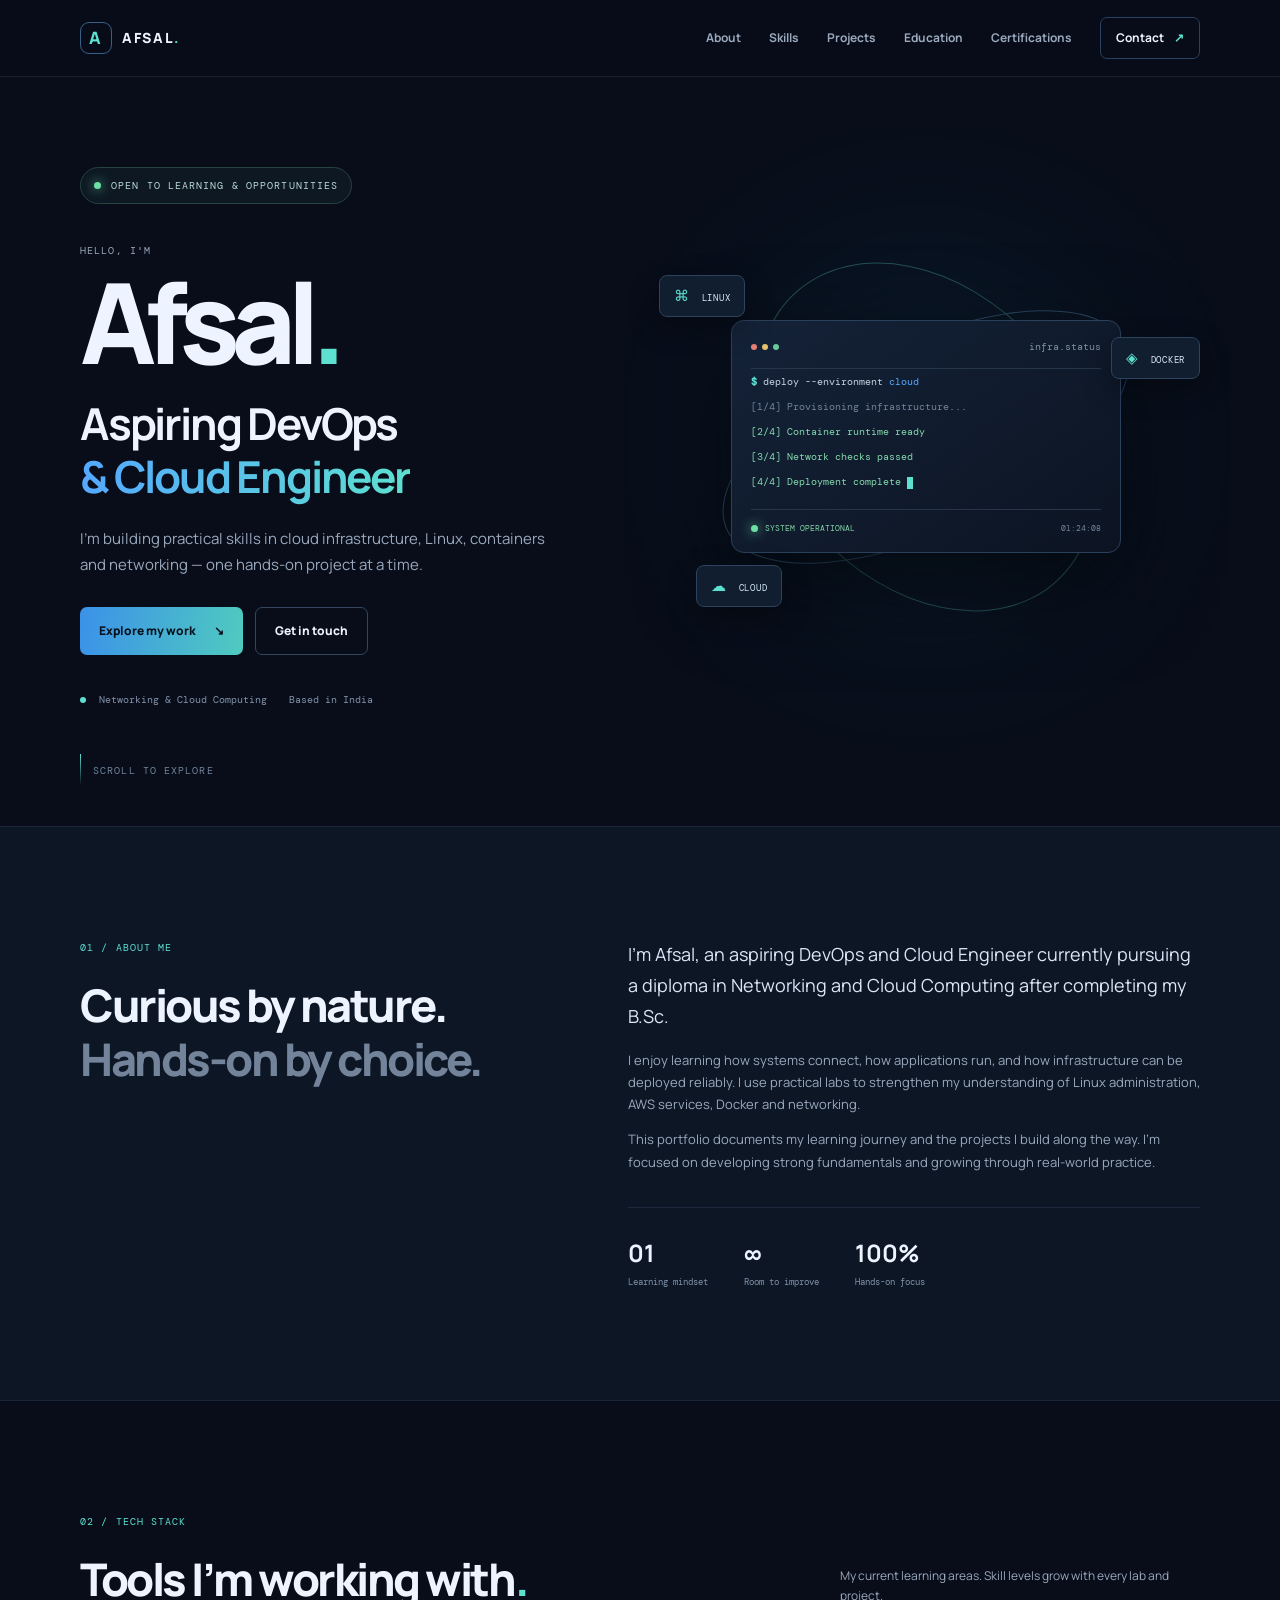
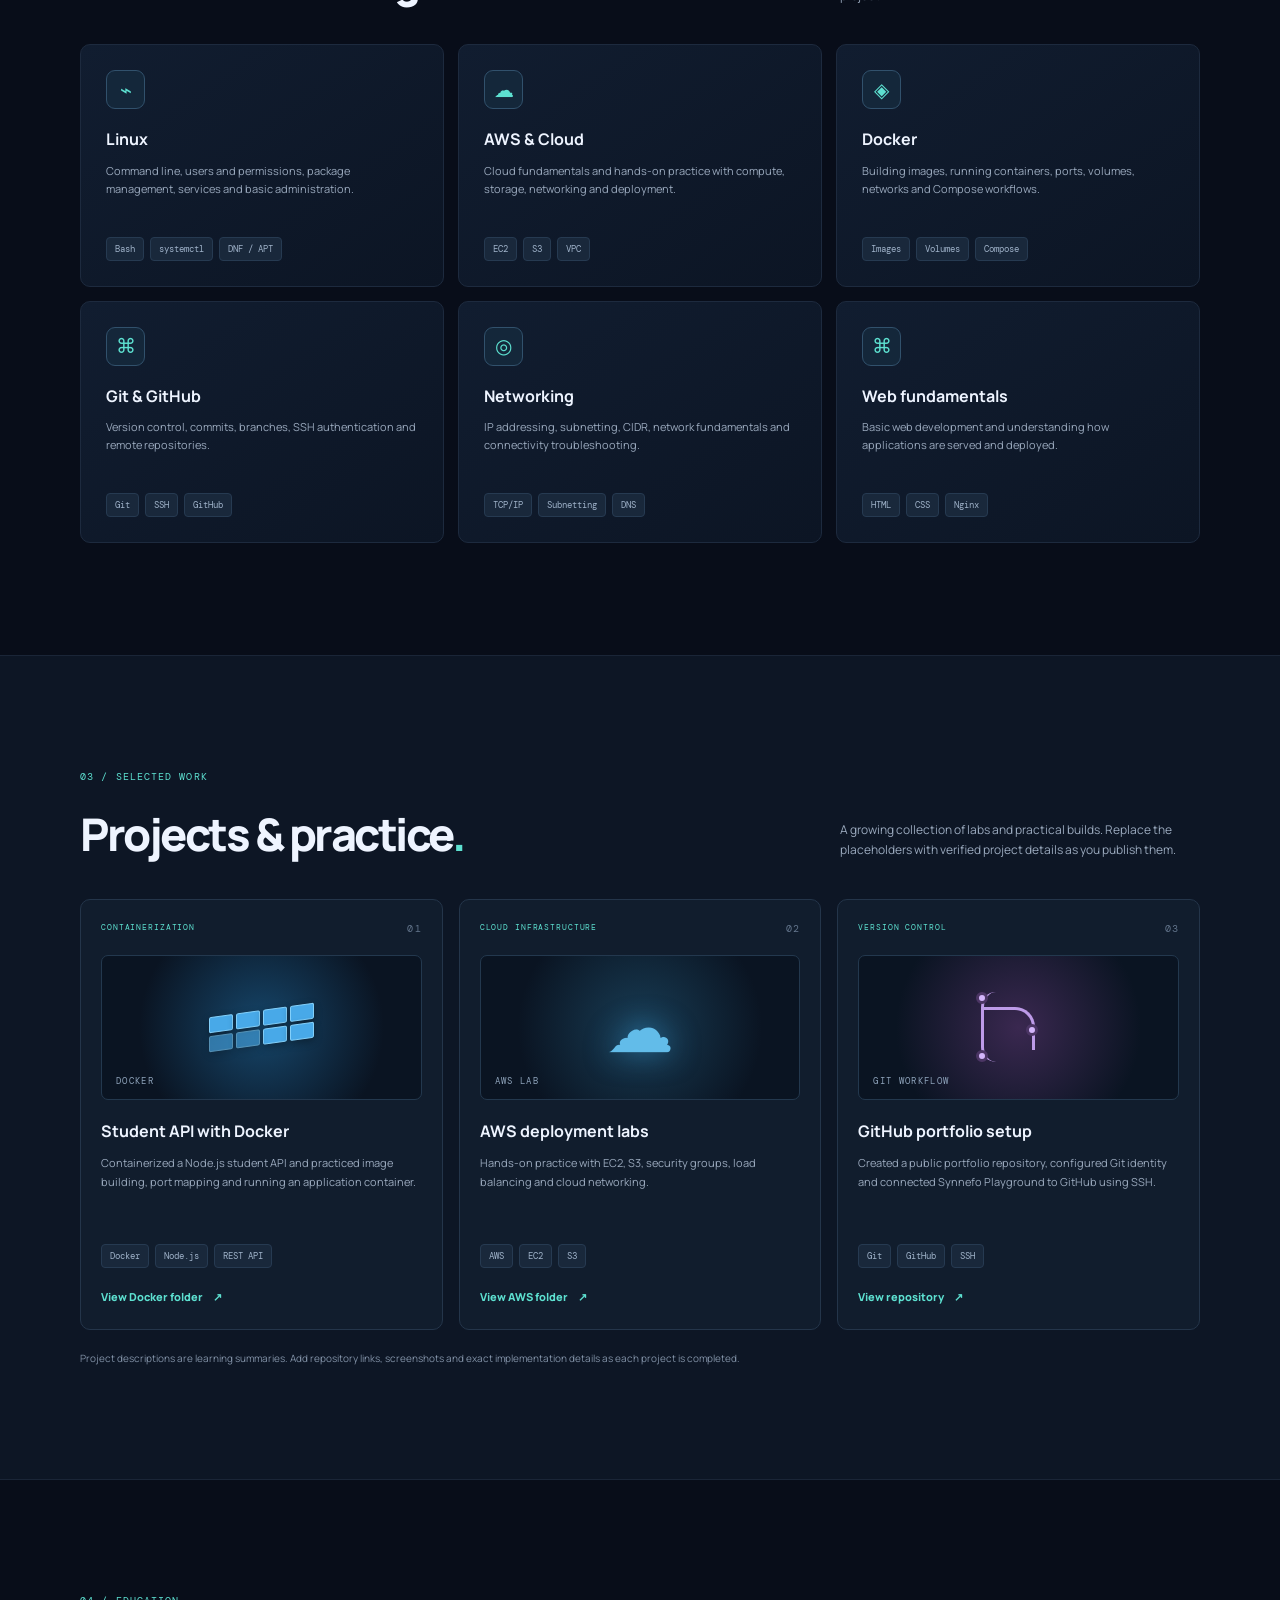
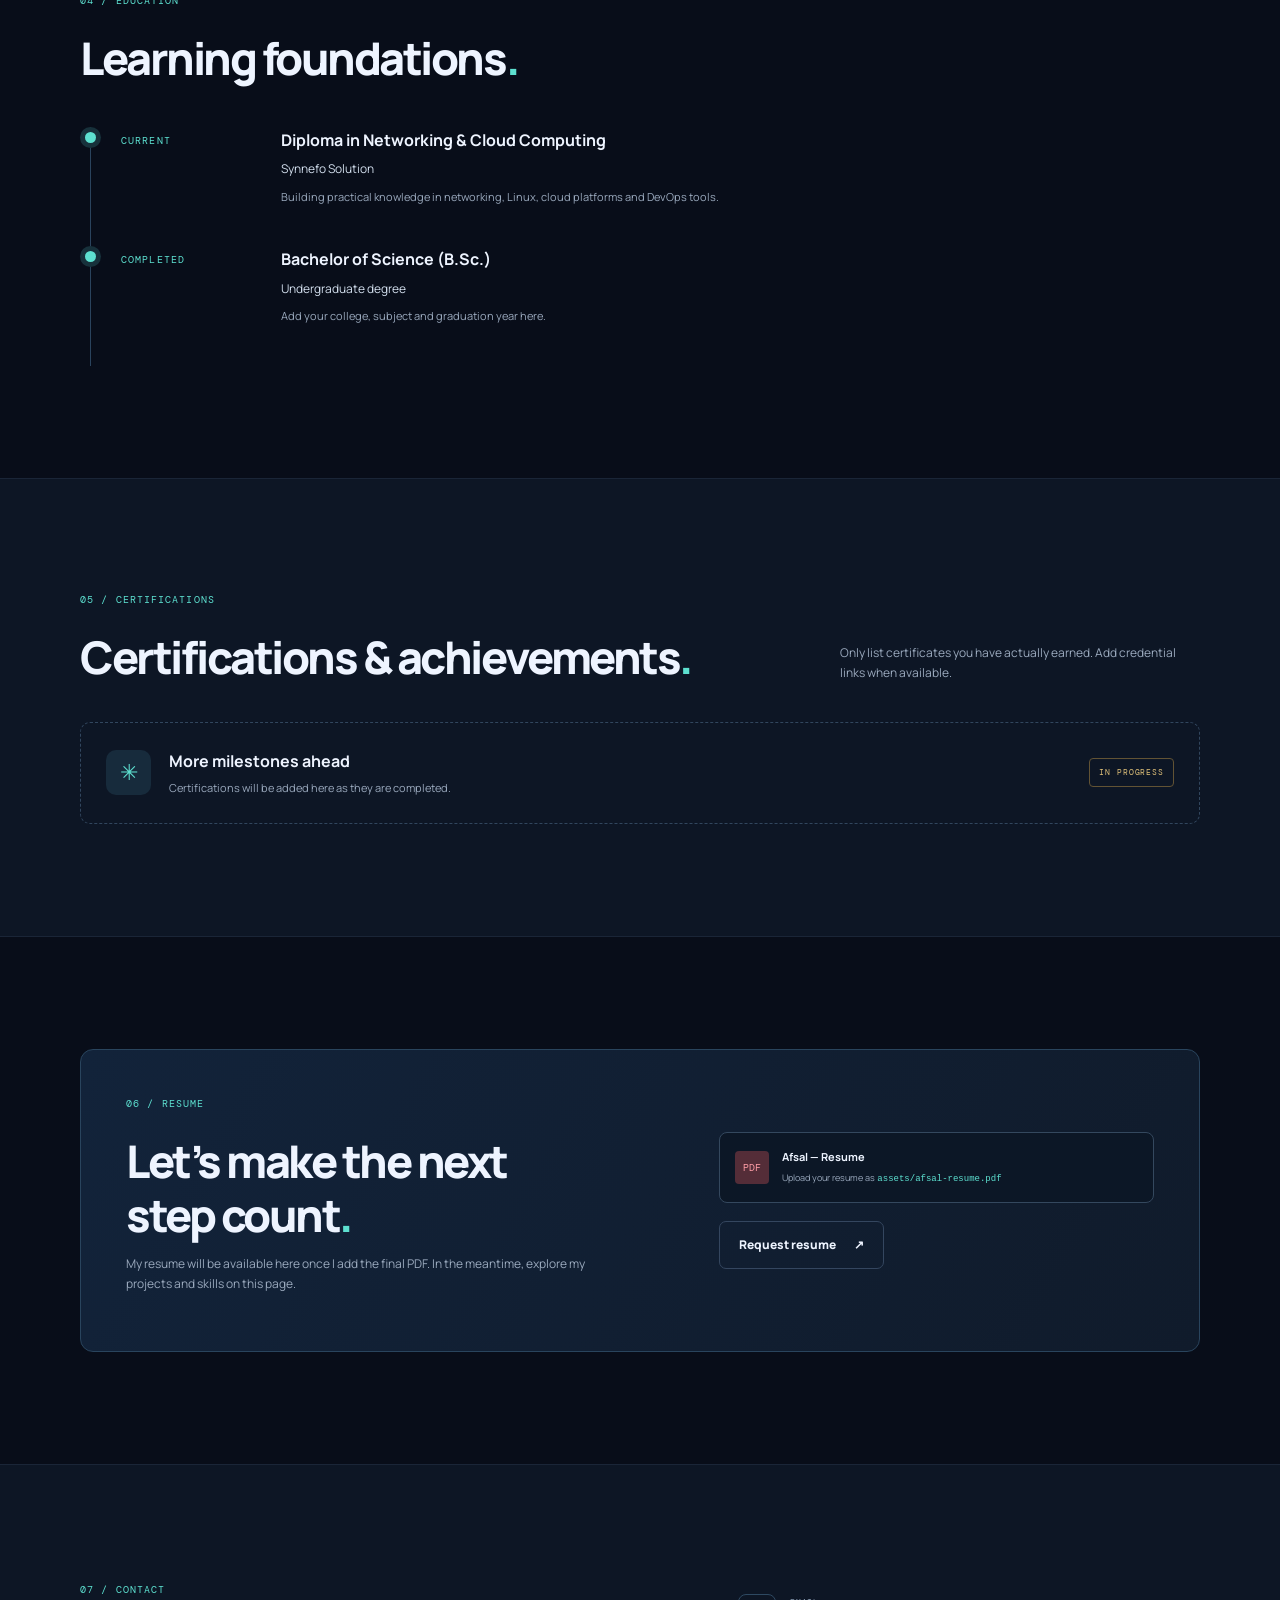
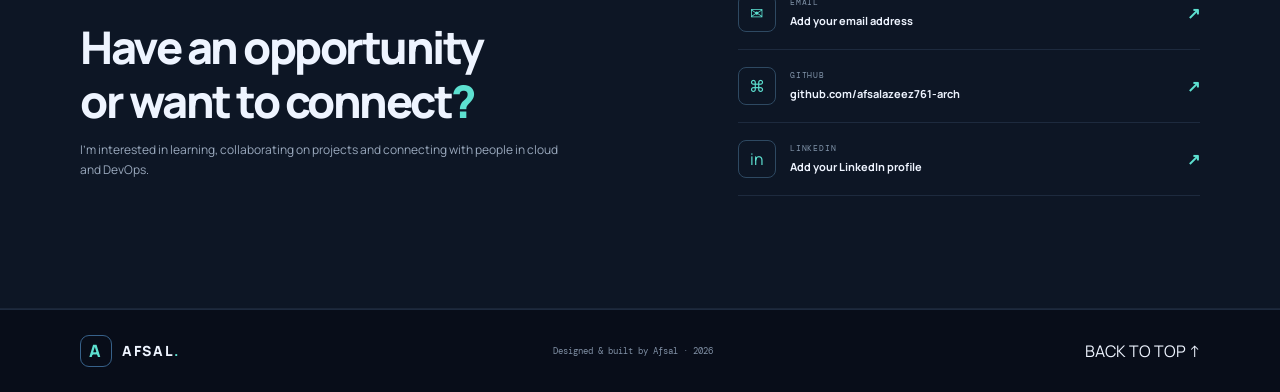
==== index.html @ 9a4f3cd4 "Add files via upload" ====
<!DOCTYPE html>
<html lang="en">
<head>
  <meta charset="UTF-8">
  <meta name="viewport" content="width=device-width, initial-scale=1.0">
  <meta name="description" content="Afsal — Aspiring DevOps & Cloud Engineer. Explore my skills, projects, education and contact details.">
  <meta name="theme-color" content="#080d19">
  <title>Afsal | Aspiring DevOps &amp; Cloud Engineer</title>
  <link rel="preconnect" href="https://fonts.googleapis.com">
  <link rel="preconnect" href="https://fonts.gstatic.com" crossorigin>
  <link href="https://fonts.googleapis.com/css2?family=DM+Mono:wght@400;500&family=Manrope:wght@400;500;600;700;800&display=swap" rel="stylesheet">
  <link rel="stylesheet" href="style.css">
</head>
<body>
  <header class="site-header">
    <nav class="nav container" aria-label="Main navigation">
      <a class="brand" href="#home" aria-label="Afsal home"><span class="brand-mark">A</span><span>AFSAL<span class="brand-dot">.</span></span></a>
      <input class="nav-toggle" type="checkbox" id="nav-toggle" aria-label="Toggle navigation">
      <label class="nav-button" for="nav-toggle"><span></span><span></span><span></span></label>
      <div class="nav-links">
        <a href="#about">About</a>
        <a href="#skills">Skills</a>
        <a href="#projects">Projects</a>
        <a href="#education">Education</a>
        <a href="#certifications">Certifications</a>
        <a href="#contact" class="nav-cta">Contact <span>↗</span></a>
      </div>
    </nav>
  </header>

  <main>
    <section class="hero section container" id="home">
      <div class="hero-copy">
        <div class="eyebrow"><span class="status-dot"></span> OPEN TO LEARNING &amp; OPPORTUNITIES</div>
        <p class="hero-kicker">HELLO, I'M</p>
        <h1>Afsal<span class="accent">.</span></h1>
        <h2>Aspiring DevOps<br><span class="gradient-text">&amp; Cloud Engineer</span></h2>
        <p class="hero-description">I’m building practical skills in cloud infrastructure, Linux, containers and networking — one hands-on project at a time.</p>
        <div class="hero-actions">
          <a class="button button-primary" href="#projects">Explore my work <span>↘</span></a>
          <a class="button button-secondary" href="#contact">Get in touch</a>
        </div>
        <div class="hero-meta"><span><i></i> Networking &amp; Cloud Computing</span><span>Based in India</span></div>
      </div>
      <div class="hero-visual" aria-label="Decorative cloud infrastructure illustration">
        <div class="visual-glow"></div>
        <div class="orbit orbit-one"></div><div class="orbit orbit-two"></div>
        <div class="core-card">
          <div class="core-top"><span class="window-dots"><i></i><i></i><i></i></span><span>infra.status</span></div>
          <div class="terminal-line"><b>$</b> deploy --environment <em>cloud</em></div>
          <div class="terminal-line muted">[1/4] Provisioning infrastructure...</div>
          <div class="terminal-line success">[2/4] Container runtime ready</div>
          <div class="terminal-line success">[3/4] Network checks passed</div>
          <div class="terminal-line success">[4/4] Deployment complete <span class="cursor"></span></div>
          <div class="terminal-footer"><span class="status-dot"></span> SYSTEM OPERATIONAL <span>01:24:08</span></div>
        </div>
        <div class="float-chip chip-linux"><span>⌘</span> LINUX</div>
        <div class="float-chip chip-docker"><span>◈</span> DOCKER</div>
        <div class="float-chip chip-cloud"><span>☁</span> CLOUD</div>
      </div>
      <a class="scroll-cue" href="#about"><span></span> SCROLL TO EXPLORE</a>
    </section>

    <section class="section about-section" id="about">
      <div class="container section-grid">
        <div><p class="section-label">01 / ABOUT ME</p><h2 class="section-title">Curious by nature.<br><span class="muted-title">Hands-on by choice.</span></h2></div>
        <div class="about-content">
          <p class="lead">I’m Afsal, an aspiring DevOps and Cloud Engineer currently pursuing a diploma in Networking and Cloud Computing after completing my B.Sc.</p>
          <p>I enjoy learning how systems connect, how applications run, and how infrastructure can be deployed reliably. I use practical labs to strengthen my understanding of Linux administration, AWS services, Docker and networking.</p>
          <p>This portfolio documents my learning journey and the projects I build along the way. I’m focused on developing strong fundamentals and growing through real-world practice.</p>
          <div class="about-stats"><div><strong>01</strong><span>Learning mindset</span></div><div><strong>∞</strong><span>Room to improve</span></div><div><strong>100%</strong><span>Hands-on focus</span></div></div>
        </div>
      </div>
    </section>

    <section class="section container" id="skills">
      <p class="section-label">02 / TECH STACK</p>
      <div class="section-heading"><h2 class="section-title">Tools I’m working with<span class="accent">.</span></h2><p class="section-intro">My current learning areas. Skill levels grow with every lab and project.</p></div>
      <div class="skills-grid">
        <article class="skill-card"><div class="skill-icon">⌁</div><h3>Linux</h3><p>Command line, users and permissions, package management, services and basic administration.</p><div class="skill-tags"><span>Bash</span><span>systemctl</span><span>DNF / APT</span></div></article>
        <article class="skill-card"><div class="skill-icon">☁</div><h3>AWS &amp; Cloud</h3><p>Cloud fundamentals and hands-on practice with compute, storage, networking and deployment.</p><div class="skill-tags"><span>EC2</span><span>S3</span><span>VPC</span></div></article>
        <article class="skill-card"><div class="skill-icon">◈</div><h3>Docker</h3><p>Building images, running containers, ports, volumes, networks and Compose workflows.</p><div class="skill-tags"><span>Images</span><span>Volumes</span><span>Compose</span></div></article>
        <article class="skill-card"><div class="skill-icon">⌘</div><h3>Git &amp; GitHub</h3><p>Version control, commits, branches, SSH authentication and remote repositories.</p><div class="skill-tags"><span>Git</span><span>SSH</span><span>GitHub</span></div></article>
        <article class="skill-card"><div class="skill-icon">◎</div><h3>Networking</h3><p>IP addressing, subnetting, CIDR, network fundamentals and connectivity troubleshooting.</p><div class="skill-tags"><span>TCP/IP</span><span>Subnetting</span><span>DNS</span></div></article>
        <article class="skill-card"><div class="skill-icon">⌘</div><h3>Web fundamentals</h3><p>Basic web development and understanding how applications are served and deployed.</p><div class="skill-tags"><span>HTML</span><span>CSS</span><span>Nginx</span></div></article>
      </div>
    </section>

    <section class="section projects-section" id="projects">
      <div class="container">
        <p class="section-label">03 / SELECTED WORK</p>
        <div class="section-heading"><h2 class="section-title">Projects &amp; practice<span class="accent">.</span></h2><p class="section-intro">A growing collection of labs and practical builds. Replace the placeholders with verified project details as you publish them.</p></div>
        <div class="projects-grid">
          <article class="project-card featured"><div class="project-top"><span class="project-type">CONTAINERIZATION</span><span class="project-number">01</span></div><div class="project-art docker-art"><div class="container-stack"><i></i><i></i><i></i><i></i><i></i><i></i><i></i><i></i></div><span>DOCKER</span></div><h3>Student API with Docker</h3><p>Containerized a Node.js student API and practiced image building, port mapping and running an application container.</p><div class="project-tags"><span>Docker</span><span>Node.js</span><span>REST API</span></div><a class="text-link" href="https://github.com/afsalazeez761-arch/devops-portfolio/tree/main/Docker" target="_blank" rel="noopener">View Docker folder <span>↗</span></a></article>
          <article class="project-card"><div class="project-top"><span class="project-type">CLOUD INFRASTRUCTURE</span><span class="project-number">02</span></div><div class="project-art cloud-art"><div class="cloud-shape">☁</div><span>AWS LAB</span></div><h3>AWS deployment labs</h3><p>Hands-on practice with EC2, S3, security groups, load balancing and cloud networking.</p><div class="project-tags"><span>AWS</span><span>EC2</span><span>S3</span></div><a class="text-link" href="https://github.com/afsalazeez761-arch/devops-portfolio/tree/main/AWS" target="_blank" rel="noopener">View AWS folder <span>↗</span></a></article>
          <article class="project-card"><div class="project-top"><span class="project-type">VERSION CONTROL</span><span class="project-number">03</span></div><div class="project-art git-art"><div class="git-branch"><i></i><i></i><i></i></div><span>GIT WORKFLOW</span></div><h3>GitHub portfolio setup</h3><p>Created a public portfolio repository, configured Git identity and connected Synnefo Playground to GitHub using SSH.</p><div class="project-tags"><span>Git</span><span>GitHub</span><span>SSH</span></div><a class="text-link" href="https://github.com/afsalazeez761-arch/devops-portfolio" target="_blank" rel="noopener">View repository <span>↗</span></a></article>
        </div>
        <p class="section-note">Project descriptions are learning summaries. Add repository links, screenshots and exact implementation details as each project is completed.</p>
      </div>
    </section>

    <section class="section container" id="education">
      <p class="section-label">04 / EDUCATION</p>
      <div class="section-heading"><h2 class="section-title">Learning foundations<span class="accent">.</span></h2></div>
      <div class="timeline">
        <article class="timeline-item"><span class="timeline-dot"></span><div class="timeline-date">CURRENT</div><div><h3>Diploma in Networking &amp; Cloud Computing</h3><p>Synnefo Solution</p><span class="timeline-detail">Building practical knowledge in networking, Linux, cloud platforms and DevOps tools.</span></div></article>
        <article class="timeline-item"><span class="timeline-dot"></span><div class="timeline-date">COMPLETED</div><div><h3>Bachelor of Science (B.Sc.)</h3><p>Undergraduate degree</p><span class="timeline-detail">Add your college, subject and graduation year here.</span></div></article>
      </div>
    </section>

    <section class="section cert-section" id="certifications">
      <div class="container">
        <p class="section-label">05 / CERTIFICATIONS</p>
        <div class="section-heading"><h2 class="section-title">Certifications &amp; achievements<span class="accent">.</span></h2><p class="section-intro">Only list certificates you have actually earned. Add credential links when available.</p></div>
        <div class="cert-empty"><div class="cert-symbol">✳</div><div><h3>More milestones ahead</h3><p>Certifications will be added here as they are completed.</p></div><span class="coming-soon">IN PROGRESS</span></div>
      </div>
    </section>

    <section class="section container resume-section" id="resume">
      <div class="resume-panel"><div><p class="section-label">06 / RESUME</p><h2 class="section-title">Let’s make the next<br>step count<span class="accent">.</span></h2><p class="resume-copy">My resume will be available here once I add the final PDF. In the meantime, explore my projects and skills on this page.</p></div><div class="resume-action"><div class="resume-file"><span>PDF</span><div><strong>Afsal — Resume</strong><small>Upload your resume as <code>assets/afsal-resume.pdf</code></small></div></div><a class="button button-secondary disabled-link" href="#contact">Request resume <span>↗</span></a></div></div>
    </section>

    <section class="section contact-section" id="contact">
      <div class="container contact-grid">
        <div><p class="section-label">07 / CONTACT</p><h2 class="section-title">Have an opportunity<br>or want to connect<span class="accent">?</span></h2><p class="contact-copy">I’m interested in learning, collaborating on projects and connecting with people in cloud and DevOps.</p></div>
        <div class="contact-links">
          <!-- Replace the email below with your preferred public contact email. -->
          <a href="mailto:YOUR_EMAIL@example.com"><span class="contact-icon">✉</span><span><small>EMAIL</small><strong>Add your email address</strong></span><b>↗</b></a>
          <a href="https://github.com/afsalazeez761-arch" target="_blank" rel="noopener"><span class="contact-icon">⌘</span><span><small>GITHUB</small><strong>github.com/afsalazeez761-arch</strong></span><b>↗</b></a>
          <a href="https://www.linkedin.com/" target="_blank" rel="noopener"><span class="contact-icon">in</span><span><small>LINKEDIN</small><strong>Add your LinkedIn profile</strong></span><b>↗</b></a>
        </div>
      </div>
    </section>
  </main>

  <footer class="footer"><div class="container footer-inner"><a class="brand" href="#home"><span class="brand-mark">A</span><span>AFSAL<span class="brand-dot">.</span></span></a><p>Designed &amp; built by Afsal · <span id="year">2026</span></p><a href="#home">BACK TO TOP ↑</a></div></footer>
</body>
</html>
---- style.css ----
/* Afsal DevOps Portfolio — responsive, HTML + CSS only */
:root{--bg:#080d19;--panel:#101a2b;--panel2:#0d1625;--line:#1d2a3e;--text:#eef4ff;--muted:#9aa9bd;--blue:#55a8ff;--cyan:#5de0d0;--green:#6ce0a4;--font:'Manrope',sans-serif;--mono:'DM Mono',monospace}
*{box-sizing:border-box}html{scroll-behavior:smooth;scroll-padding-top:90px}body{margin:0;background:var(--bg);color:var(--text);font-family:var(--font);line-height:1.7}a{color:inherit;text-decoration:none}.container{width:min(1120px,calc(100% - 48px));margin-inline:auto}.section{padding:112px 0}.site-header{position:sticky;top:0;z-index:20;background:rgba(8,13,25,.88);backdrop-filter:blur(16px);border-bottom:1px solid rgba(140,170,210,.12)}.nav{height:76px;display:flex;align-items:center;justify-content:space-between}.brand{display:inline-flex;align-items:center;gap:10px;font-weight:800;letter-spacing:.12em;font-size:14px}.brand-mark{width:32px;height:32px;display:grid;place-items:center;border:1px solid #37618a;border-radius:9px;color:var(--cyan);font-size:17px}.brand-dot,.accent{color:var(--cyan)}.nav-links{display:flex;align-items:center;gap:28px;color:var(--muted);font-size:12px;font-weight:700}.nav-links a:hover,.footer a:hover{color:var(--cyan)}.nav-cta{padding:10px 15px;border:1px solid #29425f;border-radius:7px;color:var(--text)!important}.nav-cta span{color:var(--cyan);margin-left:8px}.nav-toggle,.nav-button{display:none}
.hero{min-height:690px;display:grid;grid-template-columns:1.02fr .98fr;align-items:center;position:relative;padding-top:90px;padding-bottom:120px}.eyebrow,.section-label,.hero-kicker,.project-type,.project-number,.timeline-date,.coming-soon,.contact-links small,.scroll-cue{font-family:var(--mono);letter-spacing:.11em;font-size:10px}.eyebrow{display:inline-flex;align-items:center;gap:10px;padding:9px 13px;border:1px solid #25433f;border-radius:30px;color:#b9d9d6;background:rgba(93,224,208,.05)}.status-dot{width:7px;height:7px;background:var(--green);border-radius:50%;box-shadow:0 0 12px var(--green);display:inline-block}.hero-kicker{margin:38px 0 0;color:var(--muted)}h1{font-size:clamp(68px,9vw,112px);line-height:.98;letter-spacing:-.08em;margin:8px 0 20px;font-weight:800}.hero h2{font-size:clamp(29px,4vw,44px);line-height:1.2;letter-spacing:-.05em;margin:0;font-weight:700}.gradient-text{background:linear-gradient(90deg,var(--blue),var(--cyan));-webkit-background-clip:text;background-clip:text;color:transparent}.hero-description{max-width:490px;color:var(--muted);font-size:15px;margin:24px 0 30px}.hero-actions{display:flex;gap:12px;flex-wrap:wrap}.button{min-height:48px;padding:0 19px;display:inline-flex;align-items:center;justify-content:center;gap:18px;border-radius:7px;font-size:12px;font-weight:800;transition:.2s}.button-primary{background:linear-gradient(100deg,#3b91e9,#50cbbf);color:#06111c}.button-primary:hover{transform:translateY(-3px);box-shadow:0 12px 30px #2c9fc533}.button-secondary{border:1px solid #34465f;color:var(--text)}.button-secondary:hover{border-color:var(--cyan);color:var(--cyan)}.hero-meta{display:flex;gap:22px;flex-wrap:wrap;margin-top:38px;color:#8293aa;font:10px var(--mono)}.hero-meta i{width:6px;height:6px;display:inline-block;background:var(--cyan);border-radius:50%;margin-right:7px}.hero-visual{height:420px;position:relative;display:grid;place-items:center}.visual-glow{position:absolute;width:300px;height:300px;border-radius:50%;background:#187baf;filter:blur(110px);opacity:.18}.orbit{position:absolute;border:1px solid #29445e;border-radius:50%;transform:rotate(-25deg)}.orbit-one{width:440px;height:190px}.orbit-two{width:390px;height:290px;transform:rotate(48deg);border-color:#24504e}.core-card{position:relative;z-index:2;width:min(390px,90%);padding:19px;background:linear-gradient(145deg,#142238,#0c1422);border:1px solid #2b405a;border-radius:13px;box-shadow:0 30px 90px #0008}.core-top{display:flex;align-items:center;justify-content:space-between;padding-bottom:15px;border-bottom:1px solid #26364a;color:#7e91a9;font:10px var(--mono)}.window-dots{display:flex;gap:5px}.window-dots i{width:6px;height:6px;border-radius:50%;background:#486078}.window-dots i:first-child{background:#e67f77}.window-dots i:nth-child(2){background:#e6c26f}.window-dots i:nth-child(3){background:#69c99a}.terminal-line{font:10px/2.5 var(--mono);color:#c7d4e5;white-space:nowrap}.terminal-line:first-of-type{margin-top:15px}.terminal-line b{color:var(--cyan)}.terminal-line em{font-style:normal;color:var(--blue)}.terminal-line.muted{color:#71839b}.terminal-line.success{color:#83d9ad}.cursor{display:inline-block;width:6px;height:12px;background:var(--cyan);vertical-align:middle;animation:blink 1s steps(2) infinite}.terminal-footer{border-top:1px solid #26364a;margin-top:15px;padding-top:13px;display:flex;align-items:center;gap:7px;color:#82d4a7;font:8px var(--mono)}.terminal-footer span:last-child{margin-left:auto;color:#74869c}.float-chip{position:absolute;z-index:3;padding:10px 14px;background:#111e30;border:1px solid #2c435e;border-radius:8px;color:#d9e8fa;font:9px var(--mono);letter-spacing:.08em;box-shadow:0 10px 30px #0005}.float-chip span{color:var(--cyan);font-size:15px;margin-right:6px}.chip-linux{top:48px;left:8px}.chip-docker{right:0;top:110px}.chip-cloud{bottom:40px;left:45px}.scroll-cue{position:absolute;bottom:40px;left:0;color:#71839b;display:flex;align-items:center;gap:12px}.scroll-cue span{height:32px;width:1px;background:linear-gradient(var(--cyan),transparent)}
.section-label{color:var(--cyan);margin:0 0 22px}.section-title{font-size:clamp(30px,4vw,45px);line-height:1.2;letter-spacing:-.055em;margin:0;font-weight:800}.muted-title{color:#72839a}.about-section,.projects-section,.cert-section,.contact-section{background:var(--panel2);border-block:1px solid rgba(140,170,210,.1)}.section-grid{display:grid;grid-template-columns:.9fr 1.1fr;gap:80px}.about-content{max-width:610px;color:var(--muted);font-size:13px}.about-content .lead{font-size:18px;color:#dce7f6;line-height:1.7;margin-top:0}.about-stats{display:flex;gap:36px;margin-top:34px;padding-top:25px;border-top:1px solid var(--line)}.about-stats div{display:grid;gap:3px}.about-stats strong{font-size:24px;color:var(--text)}.about-stats span{font:9px var(--mono);color:#8092a9}.section-heading{display:flex;align-items:end;justify-content:space-between;gap:30px;margin-bottom:38px}.section-intro{max-width:360px;color:var(--muted);font-size:12px;margin:0}.skills-grid{display:grid;grid-template-columns:repeat(3,1fr);gap:14px}.skill-card{padding:25px;background:linear-gradient(145deg,#111d30,#0c1524);border:1px solid var(--line);border-radius:10px;transition:.2s}.skill-card:hover,.project-card:hover{transform:translateY(-4px);border-color:#3a627b}.skill-icon{width:39px;height:39px;display:grid;place-items:center;border:1px solid #31516c;border-radius:9px;color:var(--cyan);font-size:20px;background:#14273a}.skill-card h3,.project-card h3,.timeline-item h3,.cert-empty h3{font-size:16px;margin:17px 0 8px}.skill-card p,.project-card p{color:var(--muted);font-size:11px;min-height:57px;margin:0}.skill-tags,.project-tags{display:flex;gap:6px;flex-wrap:wrap;margin-top:18px}.skill-tags span,.project-tags span{font:9px var(--mono);color:#9fb2c9;background:#19283b;border:1px solid #263a51;padding:5px 8px;border-radius:4px}
.projects-grid{display:grid;grid-template-columns:repeat(3,1fr);gap:16px}.project-card{padding:20px;background:#111d2d;border:1px solid #24354a;border-radius:10px;transition:.2s}.project-top{display:flex;justify-content:space-between;align-items:center}.project-type{color:var(--cyan);font-size:8px}.project-number{color:#63758c}.project-art{height:145px;margin:18px 0;display:grid;place-items:center;position:relative;overflow:hidden;border-radius:7px;background:#0a1422;border:1px solid #23384e}.project-art>span{position:absolute;bottom:12px;left:14px;color:#8ea3ba;font:9px var(--mono);letter-spacing:.15em}.docker-art{background:radial-gradient(circle at 50% 50%,#16466a,#0a1422 70%)}.container-stack{width:105px;display:grid;grid-template-columns:repeat(4,1fr);gap:3px;transform:skewY(-8deg)}.container-stack i{height:16px;background:#48a9e8;border:1px solid #83d0fa;border-radius:2px;box-shadow:0 3px 8px #0005}.container-stack i:nth-child(5),.container-stack i:nth-child(6){opacity:.6}.cloud-art{background:radial-gradient(circle at center,#183c54,#0a1422 70%)}.cloud-shape{font-size:68px;color:#62bce9;text-shadow:0 0 30px #399edb88}.git-art{background:radial-gradient(circle at center,#3a2850,#0a1422 70%)}.git-branch{height:70px;width:75px;position:relative;border-left:3px solid #bd9be8;border-radius:15px}.git-branch:before{content:"";position:absolute;left:0;top:15px;width:48px;height:40px;border-top:3px solid #bd9be8;border-right:3px solid #bd9be8;border-radius:0 20px 0 0}.git-branch i{position:absolute;width:12px;height:12px;background:#d3b5fa;border:3px solid #4b3564;border-radius:50%;left:-8px}.git-branch i:first-child{top:0}.git-branch i:nth-child(2){top:32px;left:42px}.git-branch i:nth-child(3){bottom:0}.project-card h3{margin:0 0 9px}.project-card p{min-height:72px}.text-link{display:inline-flex;gap:10px;margin-top:20px;color:var(--cyan);font-size:11px;font-weight:800}.section-note{font-size:10px;color:#8292a7;margin:20px 0 0}.timeline{max-width:800px;margin:42px 0 0 10px;border-left:1px solid #2a435d}.timeline-item{position:relative;display:grid;grid-template-columns:130px 1fr;gap:30px;padding:0 0 40px 30px}.timeline-dot{position:absolute;left:-6px;top:5px;width:11px;height:11px;border-radius:50%;background:var(--cyan);box-shadow:0 0 0 5px #17313b}.timeline-date{color:var(--cyan);padding-top:5px}.timeline-item h3{margin:0 0 5px}.timeline-item p{color:#d2deed;font-size:12px;margin:0}.timeline-detail{display:block;color:var(--muted);font-size:11px;margin-top:8px}.cert-empty{display:flex;align-items:center;gap:18px;padding:25px;border:1px dashed #31465e;border-radius:10px}.cert-symbol{width:45px;height:45px;display:grid;place-items:center;border-radius:10px;background:#172b3c;color:var(--cyan);font-size:22px}.cert-empty h3{margin:0 0 4px}.cert-empty p{color:var(--muted);font-size:11px;margin:0}.coming-soon{margin-left:auto;color:#e3c37a;border:1px solid #625334;padding:7px 9px;border-radius:4px;font-size:8px}.resume-panel{display:grid;grid-template-columns:1fr .8fr;gap:50px;align-items:center;padding:45px;background:linear-gradient(120deg,#12233a,#101b2b);border:1px solid #29445d;border-radius:13px}.resume-copy,.contact-copy{max-width:480px;color:var(--muted);font-size:12px}.resume-action{display:grid;gap:18px}.resume-file{display:flex;align-items:center;gap:13px;padding:15px;border:1px solid #34485e;border-radius:8px;background:#0c1726}.resume-file>span{padding:10px 8px;background:#542d38;color:#ff9da6;font:10px var(--mono);border-radius:4px}.resume-file div{display:grid;gap:3px}.resume-file strong{font-size:11px}.resume-file small{font-size:9px;color:var(--muted)}.resume-file code{color:var(--cyan)}.disabled-link{width:max-content}.contact-grid{display:grid;grid-template-columns:1fr .8fr;gap:80px;align-items:center}.contact-links{display:grid}.contact-links a{display:flex;align-items:center;gap:14px;padding:17px 0;border-bottom:1px solid var(--line)}.contact-icon{width:38px;height:38px;display:grid;place-items:center;border:1px solid #2e4962;border-radius:8px;color:var(--cyan);font-size:16px}.contact-links a>span:nth-child(2){display:grid;gap:2px}.contact-links small{color:#8295ab;font-size:8px}.contact-links strong{font-size:11px}.contact-links b{margin-left:auto;color:var(--cyan)}.footer{border-top:1px solid var(--line);padding:25px 0}.footer-inner{display:flex;align-items:center;justify-content:space-between}.footer p,.footer>a:last-child{font:9px var(--mono);color:#8090a5}.footer>a:last-child{color:var(--cyan)}
@keyframes blink{50%{opacity:0}}
@media(max-width:900px){.nav-links{gap:15px;font-size:10px}.hero{grid-template-columns:1fr 1fr}.section-grid{gap:40px}.skills-grid{grid-template-columns:repeat(2,1fr)}.projects-grid{grid-template-columns:1fr 1fr}.project-card:last-child{grid-column:span 2}.hero-visual{transform:scale(.9)}}
@media(max-width:680px){.container{width:min(100% - 34px,540px)}.section{padding:78px 0}.nav{height:66px}.nav-button{display:grid;gap:5px;padding:9px;cursor:pointer}.nav-button span{width:21px;height:2px;background:var(--text);display:block}.nav-links{display:none;position:absolute;top:66px;left:0;right:0;padding:18px 22px 22px;background:#0c1524;border-bottom:1px solid var(--line);align-items:stretch;gap:0}.nav-links a{padding:12px 0;border-bottom:1px solid #1b2a3d}.nav-links .nav-cta{margin-top:10px;padding:10px 12px}.nav-toggle:checked~.nav-links{display:flex;flex-direction:column}.hero{display:flex;flex-direction:column;align-items:stretch;padding-top:72px;padding-bottom:100px}.hero-copy{position:relative;z-index:2}.hero-visual{height:320px;margin:20px -10px 0;transform:scale(.88)}.hero h1{font-size:76px}.hero h2{font-size:32px}.scroll-cue{bottom:25px}.section-grid,.contact-grid,.resume-panel{grid-template-columns:1fr;gap:28px}.section-heading{display:block}.section-intro{margin-top:15px}.skills-grid,.projects-grid{grid-template-columns:1fr}.project-card:last-child{grid-column:auto}.skill-card p,.project-card p{min-height:0}.timeline-item{grid-template-columns:1fr;gap:8px;padding-left:22px}.timeline-date{font-size:9px}.about-stats{gap:20px}.about-stats strong{font-size:20px}.about-stats span{font-size:8px}.cert-empty{align-items:flex-start;flex-wrap:wrap}.coming-soon{margin-left:63px}.resume-panel{padding:27px}.footer-inner{gap:14px;flex-wrap:wrap}.footer p{order:3;width:100%;margin:0}.contact-links strong{font-size:10px}}
@media(prefers-reduced-motion:reduce){html{scroll-behavior:auto}*,*:before,*:after{animation-duration:.01ms!important;animation-iteration-count:1!important;transition-duration:.01ms!important}}
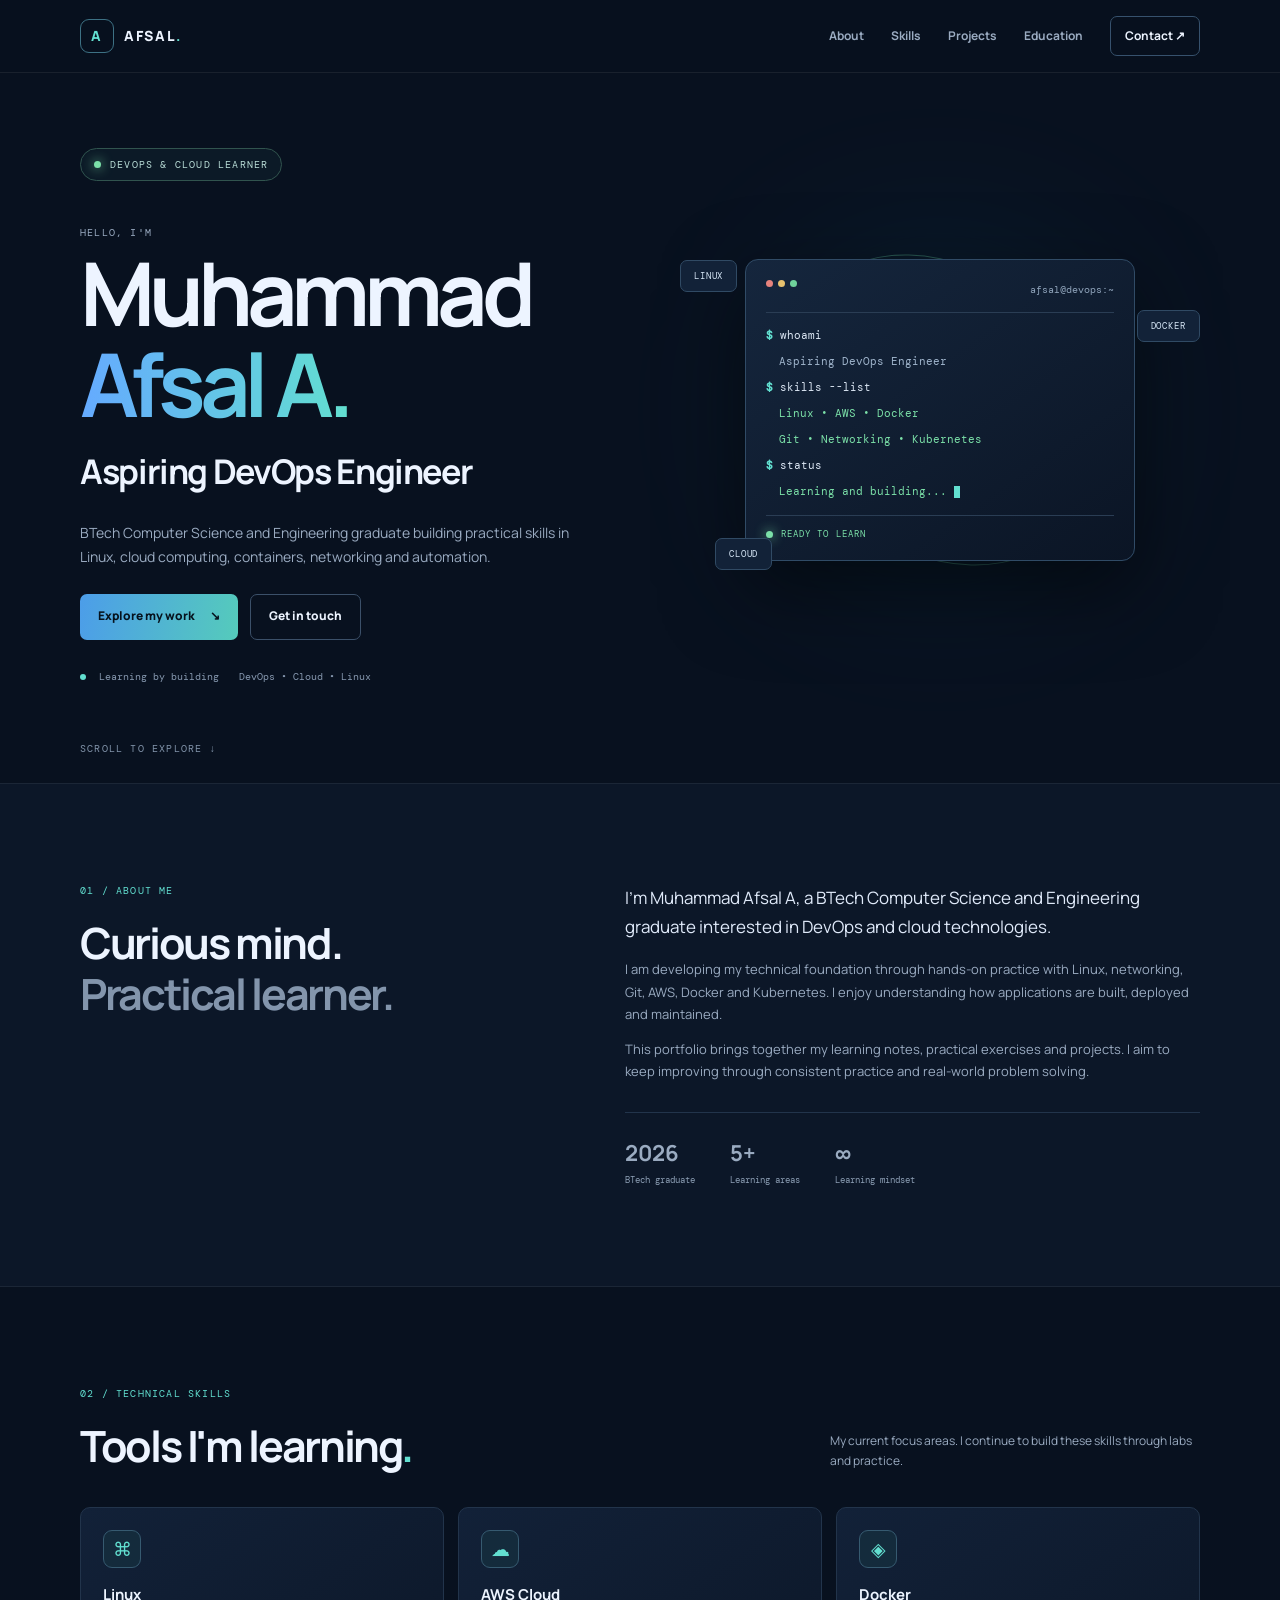
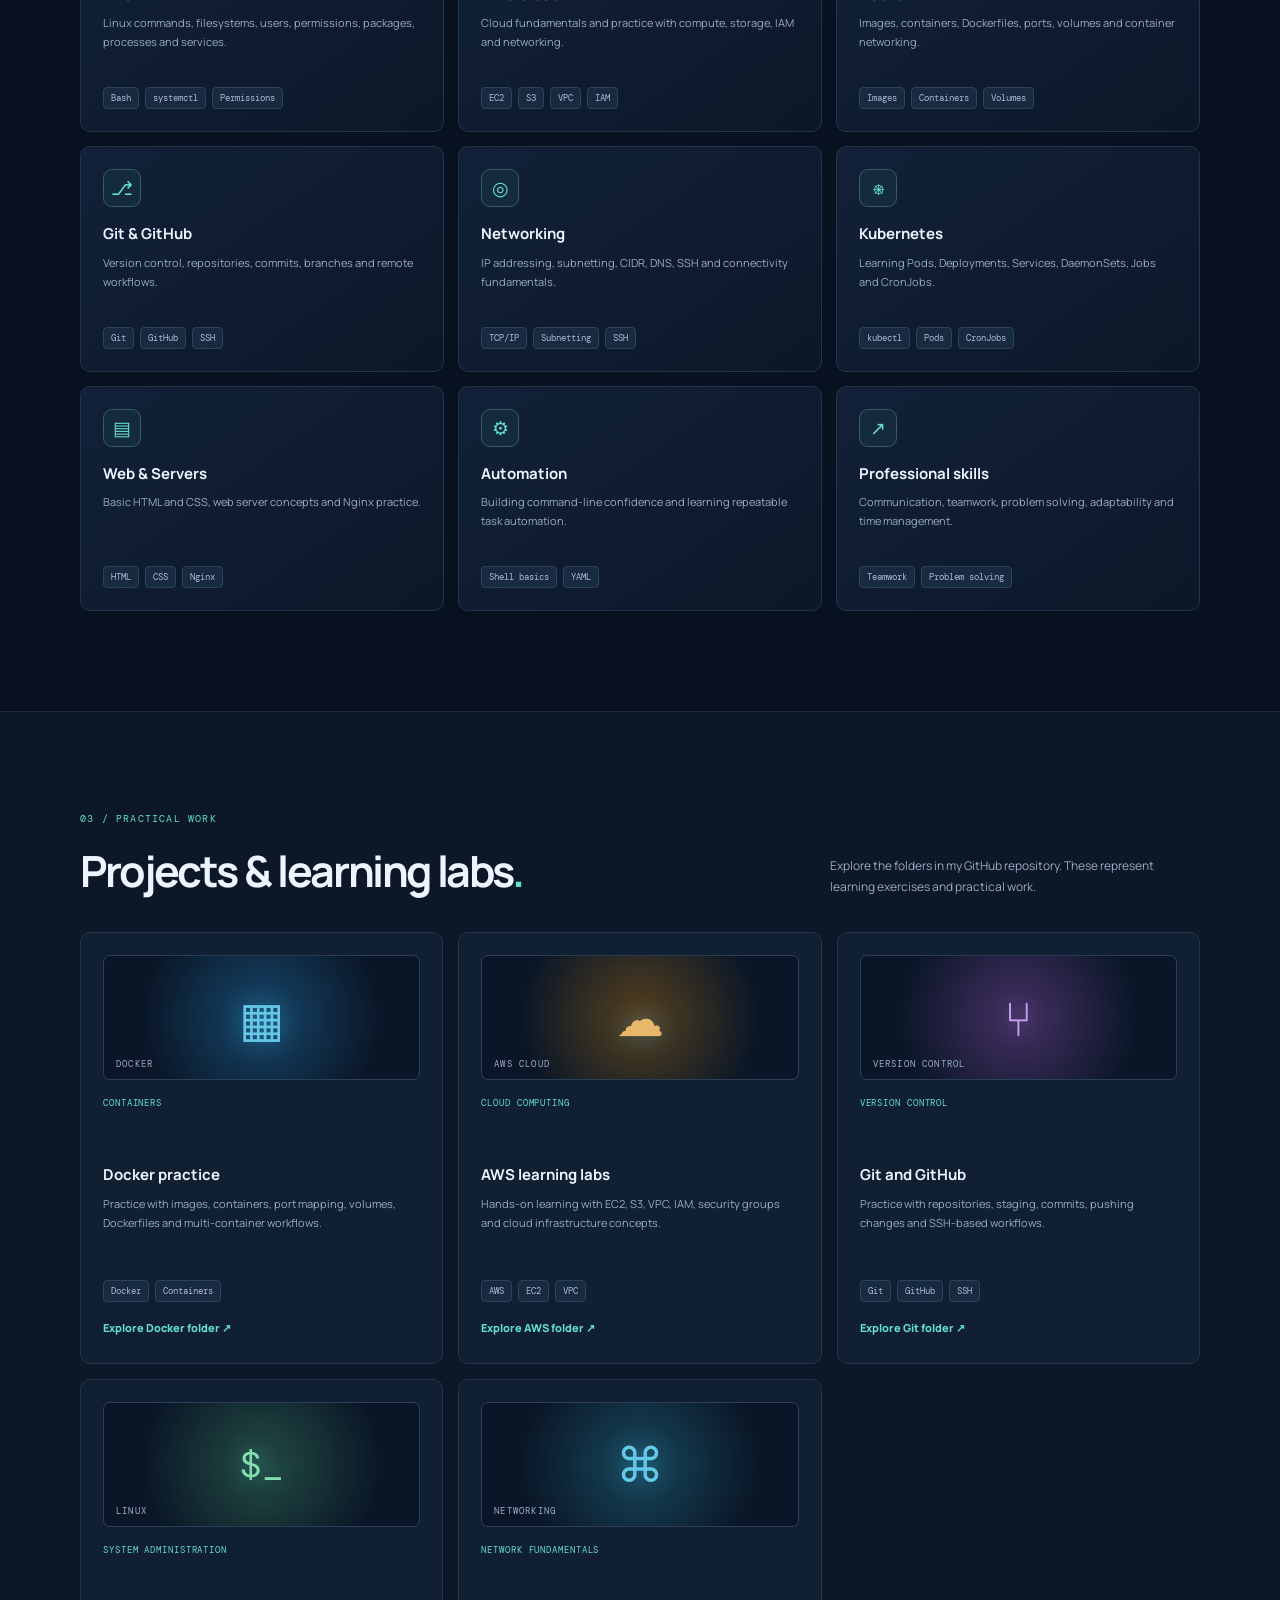
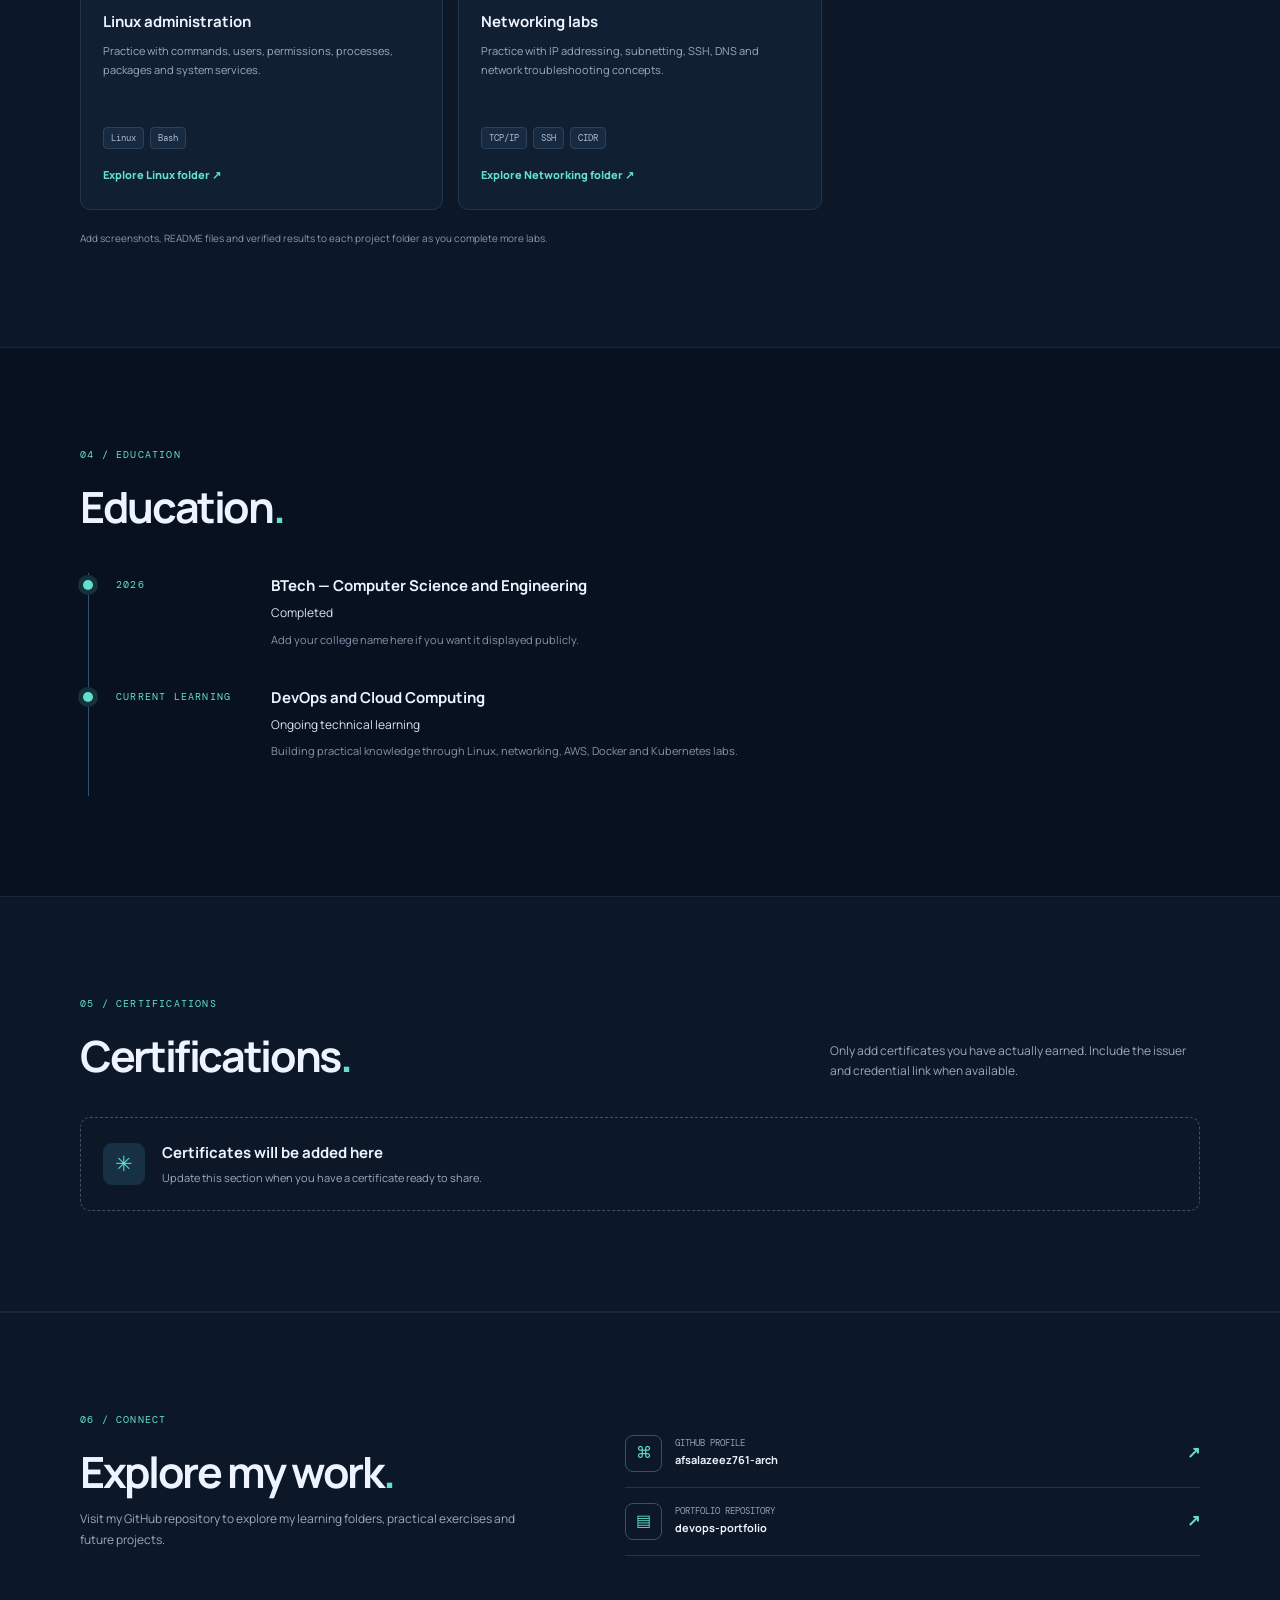
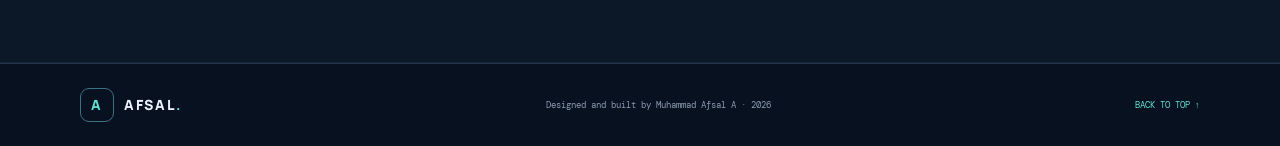
==== commit 1d245e97: "Add files via upload" ====
--- a/index.html
+++ b/index.html
@@ -3,9 +3,9 @@
 <head>
   <meta charset="UTF-8">
   <meta name="viewport" content="width=device-width, initial-scale=1.0">
-  <meta name="description" content="Afsal — Aspiring DevOps & Cloud Engineer. Explore my skills, projects, education and contact details.">
-  <meta name="theme-color" content="#080d19">
-  <title>Afsal | Aspiring DevOps &amp; Cloud Engineer</title>
+  <meta name="description" content="Muhammad Afsal A — BTech Computer Science graduate building practical skills in DevOps, cloud computing, Linux, Docker and Kubernetes.">
+  <meta name="theme-color" content="#08111f">
+  <title>Muhammad Afsal A | DevOps Portfolio</title>
   <link rel="preconnect" href="https://fonts.googleapis.com">
   <link rel="preconnect" href="https://fonts.gstatic.com" crossorigin>
   <link href="https://fonts.googleapis.com/css2?family=DM+Mono:wght@400;500&family=Manrope:wght@400;500;600;700;800&display=swap" rel="stylesheet">
@@ -14,125 +14,195 @@
 <body>
   <header class="site-header">
     <nav class="nav container" aria-label="Main navigation">
-      <a class="brand" href="#home" aria-label="Afsal home"><span class="brand-mark">A</span><span>AFSAL<span class="brand-dot">.</span></span></a>
+      <a class="brand" href="#home"><span class="brand-mark">A</span><span>AFSAL<span class="accent">.</span></span></a>
       <input class="nav-toggle" type="checkbox" id="nav-toggle" aria-label="Toggle navigation">
-      <label class="nav-button" for="nav-toggle"><span></span><span></span><span></span></label>
+      <label class="nav-button" for="nav-toggle" aria-label="Open navigation"><span></span><span></span><span></span></label>
       <div class="nav-links">
         <a href="#about">About</a>
         <a href="#skills">Skills</a>
         <a href="#projects">Projects</a>
         <a href="#education">Education</a>
-        <a href="#certifications">Certifications</a>
-        <a href="#contact" class="nav-cta">Contact <span>↗</span></a>
+        <a href="#contact" class="nav-cta">Contact ↗</a>
       </div>
     </nav>
   </header>
 
   <main>
-    <section class="hero section container" id="home">
+    <section class="hero container" id="home">
       <div class="hero-copy">
-        <div class="eyebrow"><span class="status-dot"></span> OPEN TO LEARNING &amp; OPPORTUNITIES</div>
-        <p class="hero-kicker">HELLO, I'M</p>
-        <h1>Afsal<span class="accent">.</span></h1>
-        <h2>Aspiring DevOps<br><span class="gradient-text">&amp; Cloud Engineer</span></h2>
-        <p class="hero-description">I’m building practical skills in cloud infrastructure, Linux, containers and networking — one hands-on project at a time.</p>
+        <p class="eyebrow"><span class="status-dot"></span> DEVOPS &amp; CLOUD LEARNER</p>
+        <p class="kicker">HELLO, I'M</p>
+        <h1>Muhammad<br><span class="gradient-text">Afsal A.</span></h1>
+        <h2>Aspiring DevOps Engineer</h2>
+        <p class="hero-description">BTech Computer Science and Engineering graduate building practical skills in Linux, cloud computing, containers, networking and automation.</p>
         <div class="hero-actions">
-          <a class="button button-primary" href="#projects">Explore my work <span>↘</span></a>
-          <a class="button button-secondary" href="#contact">Get in touch</a>
-        </div>
-        <div class="hero-meta"><span><i></i> Networking &amp; Cloud Computing</span><span>Based in India</span></div>
-      </div>
-      <div class="hero-visual" aria-label="Decorative cloud infrastructure illustration">
-        <div class="visual-glow"></div>
+          <a class="button primary" href="#projects">Explore my work <span>↘</span></a>
+          <a class="button secondary" href="#contact">Get in touch</a>
+        </div>
+        <div class="hero-meta"><span><i></i> Learning by building</span><span>DevOps • Cloud • Linux</span></div>
+      </div>
+
+      <div class="hero-visual" aria-label="Decorative DevOps terminal illustration">
+        <div class="glow"></div>
         <div class="orbit orbit-one"></div><div class="orbit orbit-two"></div>
-        <div class="core-card">
-          <div class="core-top"><span class="window-dots"><i></i><i></i><i></i></span><span>infra.status</span></div>
-          <div class="terminal-line"><b>$</b> deploy --environment <em>cloud</em></div>
-          <div class="terminal-line muted">[1/4] Provisioning infrastructure...</div>
-          <div class="terminal-line success">[2/4] Container runtime ready</div>
-          <div class="terminal-line success">[3/4] Network checks passed</div>
-          <div class="terminal-line success">[4/4] Deployment complete <span class="cursor"></span></div>
-          <div class="terminal-footer"><span class="status-dot"></span> SYSTEM OPERATIONAL <span>01:24:08</span></div>
-        </div>
-        <div class="float-chip chip-linux"><span>⌘</span> LINUX</div>
-        <div class="float-chip chip-docker"><span>◈</span> DOCKER</div>
-        <div class="float-chip chip-cloud"><span>☁</span> CLOUD</div>
-      </div>
-      <a class="scroll-cue" href="#about"><span></span> SCROLL TO EXPLORE</a>
+        <div class="terminal">
+          <div class="terminal-head"><span class="dots"><i></i><i></i><i></i></span><span>afsal@devops:~</span></div>
+          <p><b>$</b> whoami</p>
+          <p class="output">Aspiring DevOps Engineer</p>
+          <p><b>$</b> skills --list</p>
+          <p class="success">Linux • AWS • Docker</p>
+          <p class="success">Git • Networking • Kubernetes</p>
+          <p><b>$</b> status</p>
+          <p class="success">Learning and building... <span class="cursor"></span></p>
+          <div class="terminal-foot"><span class="status-dot"></span> READY TO LEARN</div>
+        </div>
+        <span class="float-chip chip-one">LINUX</span>
+        <span class="float-chip chip-two">DOCKER</span>
+        <span class="float-chip chip-three">CLOUD</span>
+      </div>
+      <a class="scroll-cue" href="#about">SCROLL TO EXPLORE ↓</a>
     </section>
 
     <section class="section about-section" id="about">
-      <div class="container section-grid">
-        <div><p class="section-label">01 / ABOUT ME</p><h2 class="section-title">Curious by nature.<br><span class="muted-title">Hands-on by choice.</span></h2></div>
-        <div class="about-content">
-          <p class="lead">I’m Afsal, an aspiring DevOps and Cloud Engineer currently pursuing a diploma in Networking and Cloud Computing after completing my B.Sc.</p>
-          <p>I enjoy learning how systems connect, how applications run, and how infrastructure can be deployed reliably. I use practical labs to strengthen my understanding of Linux administration, AWS services, Docker and networking.</p>
-          <p>This portfolio documents my learning journey and the projects I build along the way. I’m focused on developing strong fundamentals and growing through real-world practice.</p>
-          <div class="about-stats"><div><strong>01</strong><span>Learning mindset</span></div><div><strong>∞</strong><span>Room to improve</span></div><div><strong>100%</strong><span>Hands-on focus</span></div></div>
+      <div class="container two-column">
+        <div>
+          <p class="section-label">01 / ABOUT ME</p>
+          <h2 class="section-title">Curious mind.<br><span class="muted">Practical learner.</span></h2>
+        </div>
+        <div class="about-copy">
+          <p class="lead">I'm Muhammad Afsal A, a BTech Computer Science and Engineering graduate interested in DevOps and cloud technologies.</p>
+          <p>I am developing my technical foundation through hands-on practice with Linux, networking, Git, AWS, Docker and Kubernetes. I enjoy understanding how applications are built, deployed and maintained.</p>
+          <p>This portfolio brings together my learning notes, practical exercises and projects. I aim to keep improving through consistent practice and real-world problem solving.</p>
+          <div class="stats">
+            <div><strong>2026</strong><span>BTech graduate</span></div>
+            <div><strong>5+</strong><span>Learning areas</span></div>
+            <div><strong>∞</strong><span>Learning mindset</span></div>
+          </div>
         </div>
       </div>
     </section>
 
     <section class="section container" id="skills">
-      <p class="section-label">02 / TECH STACK</p>
-      <div class="section-heading"><h2 class="section-title">Tools I’m working with<span class="accent">.</span></h2><p class="section-intro">My current learning areas. Skill levels grow with every lab and project.</p></div>
+      <p class="section-label">02 / TECHNICAL SKILLS</p>
+      <div class="section-heading">
+        <h2 class="section-title">Tools I'm learning<span class="accent">.</span></h2>
+        <p class="section-intro">My current focus areas. I continue to build these skills through labs and practice.</p>
+      </div>
       <div class="skills-grid">
-        <article class="skill-card"><div class="skill-icon">⌁</div><h3>Linux</h3><p>Command line, users and permissions, package management, services and basic administration.</p><div class="skill-tags"><span>Bash</span><span>systemctl</span><span>DNF / APT</span></div></article>
-        <article class="skill-card"><div class="skill-icon">☁</div><h3>AWS &amp; Cloud</h3><p>Cloud fundamentals and hands-on practice with compute, storage, networking and deployment.</p><div class="skill-tags"><span>EC2</span><span>S3</span><span>VPC</span></div></article>
-        <article class="skill-card"><div class="skill-icon">◈</div><h3>Docker</h3><p>Building images, running containers, ports, volumes, networks and Compose workflows.</p><div class="skill-tags"><span>Images</span><span>Volumes</span><span>Compose</span></div></article>
-        <article class="skill-card"><div class="skill-icon">⌘</div><h3>Git &amp; GitHub</h3><p>Version control, commits, branches, SSH authentication and remote repositories.</p><div class="skill-tags"><span>Git</span><span>SSH</span><span>GitHub</span></div></article>
-        <article class="skill-card"><div class="skill-icon">◎</div><h3>Networking</h3><p>IP addressing, subnetting, CIDR, network fundamentals and connectivity troubleshooting.</p><div class="skill-tags"><span>TCP/IP</span><span>Subnetting</span><span>DNS</span></div></article>
-        <article class="skill-card"><div class="skill-icon">⌘</div><h3>Web fundamentals</h3><p>Basic web development and understanding how applications are served and deployed.</p><div class="skill-tags"><span>HTML</span><span>CSS</span><span>Nginx</span></div></article>
+        <article class="skill-card"><div class="skill-icon">⌘</div><h3>Linux</h3><p>Linux commands, filesystems, users, permissions, packages, processes and services.</p><div class="tags"><span>Bash</span><span>systemctl</span><span>Permissions</span></div></article>
+        <article class="skill-card"><div class="skill-icon">☁</div><h3>AWS Cloud</h3><p>Cloud fundamentals and practice with compute, storage, IAM and networking.</p><div class="tags"><span>EC2</span><span>S3</span><span>VPC</span><span>IAM</span></div></article>
+        <article class="skill-card"><div class="skill-icon">◈</div><h3>Docker</h3><p>Images, containers, Dockerfiles, ports, volumes and container networking.</p><div class="tags"><span>Images</span><span>Containers</span><span>Volumes</span></div></article>
+        <article class="skill-card"><div class="skill-icon">⎇</div><h3>Git &amp; GitHub</h3><p>Version control, repositories, commits, branches and remote workflows.</p><div class="tags"><span>Git</span><span>GitHub</span><span>SSH</span></div></article>
+        <article class="skill-card"><div class="skill-icon">◎</div><h3>Networking</h3><p>IP addressing, subnetting, CIDR, DNS, SSH and connectivity fundamentals.</p><div class="tags"><span>TCP/IP</span><span>Subnetting</span><span>SSH</span></div></article>
+        <article class="skill-card"><div class="skill-icon">⎈</div><h3>Kubernetes</h3><p>Learning Pods, Deployments, Services, DaemonSets, Jobs and CronJobs.</p><div class="tags"><span>kubectl</span><span>Pods</span><span>CronJobs</span></div></article>
+        <article class="skill-card"><div class="skill-icon">▤</div><h3>Web &amp; Servers</h3><p>Basic HTML and CSS, web server concepts and Nginx practice.</p><div class="tags"><span>HTML</span><span>CSS</span><span>Nginx</span></div></article>
+        <article class="skill-card"><div class="skill-icon">⚙</div><h3>Automation</h3><p>Building command-line confidence and learning repeatable task automation.</p><div class="tags"><span>Shell basics</span><span>YAML</span></div></article>
+        <article class="skill-card"><div class="skill-icon">↗</div><h3>Professional skills</h3><p>Communication, teamwork, problem solving, adaptability and time management.</p><div class="tags"><span>Teamwork</span><span>Problem solving</span></div></article>
       </div>
     </section>
 
     <section class="section projects-section" id="projects">
       <div class="container">
-        <p class="section-label">03 / SELECTED WORK</p>
-        <div class="section-heading"><h2 class="section-title">Projects &amp; practice<span class="accent">.</span></h2><p class="section-intro">A growing collection of labs and practical builds. Replace the placeholders with verified project details as you publish them.</p></div>
+        <p class="section-label">03 / PRACTICAL WORK</p>
+        <div class="section-heading">
+          <h2 class="section-title">Projects &amp; learning labs<span class="accent">.</span></h2>
+          <p class="section-intro">Explore the folders in my GitHub repository. These represent learning exercises and practical work.</p>
+        </div>
         <div class="projects-grid">
-          <article class="project-card featured"><div class="project-top"><span class="project-type">CONTAINERIZATION</span><span class="project-number">01</span></div><div class="project-art docker-art"><div class="container-stack"><i></i><i></i><i></i><i></i><i></i><i></i><i></i><i></i></div><span>DOCKER</span></div><h3>Student API with Docker</h3><p>Containerized a Node.js student API and practiced image building, port mapping and running an application container.</p><div class="project-tags"><span>Docker</span><span>Node.js</span><span>REST API</span></div><a class="text-link" href="https://github.com/afsalazeez761-arch/devops-portfolio/tree/main/Docker" target="_blank" rel="noopener">View Docker folder <span>↗</span></a></article>
-          <article class="project-card"><div class="project-top"><span class="project-type">CLOUD INFRASTRUCTURE</span><span class="project-number">02</span></div><div class="project-art cloud-art"><div class="cloud-shape">☁</div><span>AWS LAB</span></div><h3>AWS deployment labs</h3><p>Hands-on practice with EC2, S3, security groups, load balancing and cloud networking.</p><div class="project-tags"><span>AWS</span><span>EC2</span><span>S3</span></div><a class="text-link" href="https://github.com/afsalazeez761-arch/devops-portfolio/tree/main/AWS" target="_blank" rel="noopener">View AWS folder <span>↗</span></a></article>
-          <article class="project-card"><div class="project-top"><span class="project-type">VERSION CONTROL</span><span class="project-number">03</span></div><div class="project-art git-art"><div class="git-branch"><i></i><i></i><i></i></div><span>GIT WORKFLOW</span></div><h3>GitHub portfolio setup</h3><p>Created a public portfolio repository, configured Git identity and connected Synnefo Playground to GitHub using SSH.</p><div class="project-tags"><span>Git</span><span>GitHub</span><span>SSH</span></div><a class="text-link" href="https://github.com/afsalazeez761-arch/devops-portfolio" target="_blank" rel="noopener">View repository <span>↗</span></a></article>
-        </div>
-        <p class="section-note">Project descriptions are learning summaries. Add repository links, screenshots and exact implementation details as each project is completed.</p>
+          <article class="project-card">
+            <div class="project-art docker-art"><span>DOCKER</span><div class="cube">▦</div></div>
+            <p class="project-type">CONTAINERS</p><h3>Docker practice</h3>
+            <p>Practice with images, containers, port mapping, volumes, Dockerfiles and multi-container workflows.</p>
+            <div class="tags"><span>Docker</span><span>Containers</span></div>
+            <a class="text-link" href="https://github.com/afsalazeez761-arch/devops-portfolio/tree/main/Docker" target="_blank" rel="noopener noreferrer">Explore Docker folder ↗</a>
+          </article>
+          <article class="project-card">
+            <div class="project-art aws-art"><span>AWS CLOUD</span><div class="cloud-symbol">☁</div></div>
+            <p class="project-type">CLOUD COMPUTING</p><h3>AWS learning labs</h3>
+            <p>Hands-on learning with EC2, S3, VPC, IAM, security groups and cloud infrastructure concepts.</p>
+            <div class="tags"><span>AWS</span><span>EC2</span><span>VPC</span></div>
+            <a class="text-link" href="https://github.com/afsalazeez761-arch/devops-portfolio/tree/main/AWS" target="_blank" rel="noopener noreferrer">Explore AWS folder ↗</a>
+          </article>
+          <article class="project-card">
+            <div class="project-art git-art"><span>VERSION CONTROL</span><div class="git-symbol">⑂</div></div>
+            <p class="project-type">VERSION CONTROL</p><h3>Git and GitHub</h3>
+            <p>Practice with repositories, staging, commits, pushing changes and SSH-based workflows.</p>
+            <div class="tags"><span>Git</span><span>GitHub</span><span>SSH</span></div>
+            <a class="text-link" href="https://github.com/afsalazeez761-arch/devops-portfolio/tree/main/Git" target="_blank" rel="noopener noreferrer">Explore Git folder ↗</a>
+          </article>
+          <article class="project-card">
+            <div class="project-art linux-art"><span>LINUX</span><div class="linux-symbol">$_</div></div>
+            <p class="project-type">SYSTEM ADMINISTRATION</p><h3>Linux administration</h3>
+            <p>Practice with commands, users, permissions, processes, packages and system services.</p>
+            <div class="tags"><span>Linux</span><span>Bash</span></div>
+            <a class="text-link" href="https://github.com/afsalazeez761-arch/devops-portfolio/tree/main/Linux" target="_blank" rel="noopener noreferrer">Explore Linux folder ↗</a>
+          </article>
+          <article class="project-card">
+            <div class="project-art network-art"><span>NETWORKING</span><div class="network-symbol">⌘</div></div>
+            <p class="project-type">NETWORK FUNDAMENTALS</p><h3>Networking labs</h3>
+            <p>Practice with IP addressing, subnetting, SSH, DNS and network troubleshooting concepts.</p>
+            <div class="tags"><span>TCP/IP</span><span>SSH</span><span>CIDR</span></div>
+            <a class="text-link" href="https://github.com/afsalazeez761-arch/devops-portfolio/tree/main/Networking" target="_blank" rel="noopener noreferrer">Explore Networking folder ↗</a>
+          </article>
+        </div>
+        <p class="section-note">Add screenshots, README files and verified results to each project folder as you complete more labs.</p>
       </div>
     </section>
 
     <section class="section container" id="education">
       <p class="section-label">04 / EDUCATION</p>
-      <div class="section-heading"><h2 class="section-title">Learning foundations<span class="accent">.</span></h2></div>
+      <h2 class="section-title">Education<span class="accent">.</span></h2>
       <div class="timeline">
-        <article class="timeline-item"><span class="timeline-dot"></span><div class="timeline-date">CURRENT</div><div><h3>Diploma in Networking &amp; Cloud Computing</h3><p>Synnefo Solution</p><span class="timeline-detail">Building practical knowledge in networking, Linux, cloud platforms and DevOps tools.</span></div></article>
-        <article class="timeline-item"><span class="timeline-dot"></span><div class="timeline-date">COMPLETED</div><div><h3>Bachelor of Science (B.Sc.)</h3><p>Undergraduate degree</p><span class="timeline-detail">Add your college, subject and graduation year here.</span></div></article>
-      </div>
-    </section>
-
-    <section class="section cert-section" id="certifications">
+        <article class="timeline-item"><span class="timeline-date">2026</span><div><h3>BTech — Computer Science and Engineering</h3><p>Completed</p><span class="muted">Add your college name here if you want it displayed publicly.</span></div></article>
+        <article class="timeline-item"><span class="timeline-date">CURRENT LEARNING</span><div><h3>DevOps and Cloud Computing</h3><p>Ongoing technical learning</p><span class="muted">Building practical knowledge through Linux, networking, AWS, Docker and Kubernetes labs.</span></div></article>
+      </div>
+    </section>
+
+    <section class="section cert-section">
       <div class="container">
         <p class="section-label">05 / CERTIFICATIONS</p>
-        <div class="section-heading"><h2 class="section-title">Certifications &amp; achievements<span class="accent">.</span></h2><p class="section-intro">Only list certificates you have actually earned. Add credential links when available.</p></div>
-        <div class="cert-empty"><div class="cert-symbol">✳</div><div><h3>More milestones ahead</h3><p>Certifications will be added here as they are completed.</p></div><span class="coming-soon">IN PROGRESS</span></div>
-      </div>
-    </section>
-
-    <section class="section container resume-section" id="resume">
-      <div class="resume-panel"><div><p class="section-label">06 / RESUME</p><h2 class="section-title">Let’s make the next<br>step count<span class="accent">.</span></h2><p class="resume-copy">My resume will be available here once I add the final PDF. In the meantime, explore my projects and skills on this page.</p></div><div class="resume-action"><div class="resume-file"><span>PDF</span><div><strong>Afsal — Resume</strong><small>Upload your resume as <code>assets/afsal-resume.pdf</code></small></div></div><a class="button button-secondary disabled-link" href="#contact">Request resume <span>↗</span></a></div></div>
+        <div class="section-heading"><h2 class="section-title">Certifications<span class="accent">.</span></h2><p class="section-intro">Only add certificates you have actually earned. Include the issuer and credential link when available.</p></div>
+        <div class="cert-box"><span class="cert-icon">✳</span><div><h3>Certificates will be added here</h3><p>Update this section when you have a certificate ready to share.</p></div></div>
+      </div>
     </section>
 
     <section class="section contact-section" id="contact">
-      <div class="container contact-grid">
-        <div><p class="section-label">07 / CONTACT</p><h2 class="section-title">Have an opportunity<br>or want to connect<span class="accent">?</span></h2><p class="contact-copy">I’m interested in learning, collaborating on projects and connecting with people in cloud and DevOps.</p></div>
+      <div class="container two-column contact-grid">
+        <div>
+          <p class="section-label">06 / CONNECT</p>
+          <h2 class="section-title">Explore my work<span class="accent">.</span></h2>
+          <p class="contact-copy">Visit my GitHub repository to explore my learning folders, practical exercises and future projects.</p>
+        </div>
         <div class="contact-links">
-          <!-- Replace the email below with your preferred public contact email. -->
-          <a href="mailto:YOUR_EMAIL@example.com"><span class="contact-icon">✉</span><span><small>EMAIL</small><strong>Add your email address</strong></span><b>↗</b></a>
-          <a href="https://github.com/afsalazeez761-arch" target="_blank" rel="noopener"><span class="contact-icon">⌘</span><span><small>GITHUB</small><strong>github.com/afsalazeez761-arch</strong></span><b>↗</b></a>
-          <a href="https://www.linkedin.com/" target="_blank" rel="noopener"><span class="contact-icon">in</span><span><small>LINKEDIN</small><strong>Add your LinkedIn profile</strong></span><b>↗</b></a>
+          <a href="https://github.com/afsalazeez761-arch" target="_blank" rel="noopener noreferrer">
+            <span class="contact-icon">⌘</span>
+            <span><small>GITHUB PROFILE</small><strong>afsalazeez761-arch</strong></span>
+            <b>↗</b>
+          </a>
+          <a href="https://github.com/afsalazeez761-arch/devops-portfolio" target="_blank" rel="noopener noreferrer">
+            <span class="contact-icon">▤</span>
+            <span><small>PORTFOLIO REPOSITORY</small><strong>devops-portfolio</strong></span>
+            <b>↗</b>
+          </a>
         </div>
       </div>
     </section>
   </main>
 
-  <footer class="footer"><div class="container footer-inner"><a class="brand" href="#home"><span class="brand-mark">A</span><span>AFSAL<span class="brand-dot">.</span></span></a><p>Designed &amp; built by Afsal · <span id="year">2026</span></p><a href="#home">BACK TO TOP ↑</a></div></footer>
+  <footer class="footer">
+    <div class="container footer-inner">
+      <a class="brand" href="#home"><span class="brand-mark">A</span><span>AFSAL<span class="accent">.</span></span></a>
+      <p>Designed and built by Muhammad Afsal A · <span id="year"></span></p>
+      <a href="#home">BACK TO TOP ↑</a>
+    </div>
+  </footer>
+  <script>
+    document.getElementById("year").textContent = new Date().getFullYear();
+    document.querySelectorAll(".nav-links a").forEach(link => {
+      link.addEventListener("click", () => {
+        document.getElementById("nav-toggle").checked = false;
+      });
+    });
+  </script>
 </body>
 </html>
--- a/style.css
+++ b/style.css
@@ -1,10 +1,151 @@
-/* Afsal DevOps Portfolio — responsive, HTML + CSS only */
-:root{--bg:#080d19;--panel:#101a2b;--panel2:#0d1625;--line:#1d2a3e;--text:#eef4ff;--muted:#9aa9bd;--blue:#55a8ff;--cyan:#5de0d0;--green:#6ce0a4;--font:'Manrope',sans-serif;--mono:'DM Mono',monospace}
-*{box-sizing:border-box}html{scroll-behavior:smooth;scroll-padding-top:90px}body{margin:0;background:var(--bg);color:var(--text);font-family:var(--font);line-height:1.7}a{color:inherit;text-decoration:none}.container{width:min(1120px,calc(100% - 48px));margin-inline:auto}.section{padding:112px 0}.site-header{position:sticky;top:0;z-index:20;background:rgba(8,13,25,.88);backdrop-filter:blur(16px);border-bottom:1px solid rgba(140,170,210,.12)}.nav{height:76px;display:flex;align-items:center;justify-content:space-between}.brand{display:inline-flex;align-items:center;gap:10px;font-weight:800;letter-spacing:.12em;font-size:14px}.brand-mark{width:32px;height:32px;display:grid;place-items:center;border:1px solid #37618a;border-radius:9px;color:var(--cyan);font-size:17px}.brand-dot,.accent{color:var(--cyan)}.nav-links{display:flex;align-items:center;gap:28px;color:var(--muted);font-size:12px;font-weight:700}.nav-links a:hover,.footer a:hover{color:var(--cyan)}.nav-cta{padding:10px 15px;border:1px solid #29425f;border-radius:7px;color:var(--text)!important}.nav-cta span{color:var(--cyan);margin-left:8px}.nav-toggle,.nav-button{display:none}
-.hero{min-height:690px;display:grid;grid-template-columns:1.02fr .98fr;align-items:center;position:relative;padding-top:90px;padding-bottom:120px}.eyebrow,.section-label,.hero-kicker,.project-type,.project-number,.timeline-date,.coming-soon,.contact-links small,.scroll-cue{font-family:var(--mono);letter-spacing:.11em;font-size:10px}.eyebrow{display:inline-flex;align-items:center;gap:10px;padding:9px 13px;border:1px solid #25433f;border-radius:30px;color:#b9d9d6;background:rgba(93,224,208,.05)}.status-dot{width:7px;height:7px;background:var(--green);border-radius:50%;box-shadow:0 0 12px var(--green);display:inline-block}.hero-kicker{margin:38px 0 0;color:var(--muted)}h1{font-size:clamp(68px,9vw,112px);line-height:.98;letter-spacing:-.08em;margin:8px 0 20px;font-weight:800}.hero h2{font-size:clamp(29px,4vw,44px);line-height:1.2;letter-spacing:-.05em;margin:0;font-weight:700}.gradient-text{background:linear-gradient(90deg,var(--blue),var(--cyan));-webkit-background-clip:text;background-clip:text;color:transparent}.hero-description{max-width:490px;color:var(--muted);font-size:15px;margin:24px 0 30px}.hero-actions{display:flex;gap:12px;flex-wrap:wrap}.button{min-height:48px;padding:0 19px;display:inline-flex;align-items:center;justify-content:center;gap:18px;border-radius:7px;font-size:12px;font-weight:800;transition:.2s}.button-primary{background:linear-gradient(100deg,#3b91e9,#50cbbf);color:#06111c}.button-primary:hover{transform:translateY(-3px);box-shadow:0 12px 30px #2c9fc533}.button-secondary{border:1px solid #34465f;color:var(--text)}.button-secondary:hover{border-color:var(--cyan);color:var(--cyan)}.hero-meta{display:flex;gap:22px;flex-wrap:wrap;margin-top:38px;color:#8293aa;font:10px var(--mono)}.hero-meta i{width:6px;height:6px;display:inline-block;background:var(--cyan);border-radius:50%;margin-right:7px}.hero-visual{height:420px;position:relative;display:grid;place-items:center}.visual-glow{position:absolute;width:300px;height:300px;border-radius:50%;background:#187baf;filter:blur(110px);opacity:.18}.orbit{position:absolute;border:1px solid #29445e;border-radius:50%;transform:rotate(-25deg)}.orbit-one{width:440px;height:190px}.orbit-two{width:390px;height:290px;transform:rotate(48deg);border-color:#24504e}.core-card{position:relative;z-index:2;width:min(390px,90%);padding:19px;background:linear-gradient(145deg,#142238,#0c1422);border:1px solid #2b405a;border-radius:13px;box-shadow:0 30px 90px #0008}.core-top{display:flex;align-items:center;justify-content:space-between;padding-bottom:15px;border-bottom:1px solid #26364a;color:#7e91a9;font:10px var(--mono)}.window-dots{display:flex;gap:5px}.window-dots i{width:6px;height:6px;border-radius:50%;background:#486078}.window-dots i:first-child{background:#e67f77}.window-dots i:nth-child(2){background:#e6c26f}.window-dots i:nth-child(3){background:#69c99a}.terminal-line{font:10px/2.5 var(--mono);color:#c7d4e5;white-space:nowrap}.terminal-line:first-of-type{margin-top:15px}.terminal-line b{color:var(--cyan)}.terminal-line em{font-style:normal;color:var(--blue)}.terminal-line.muted{color:#71839b}.terminal-line.success{color:#83d9ad}.cursor{display:inline-block;width:6px;height:12px;background:var(--cyan);vertical-align:middle;animation:blink 1s steps(2) infinite}.terminal-footer{border-top:1px solid #26364a;margin-top:15px;padding-top:13px;display:flex;align-items:center;gap:7px;color:#82d4a7;font:8px var(--mono)}.terminal-footer span:last-child{margin-left:auto;color:#74869c}.float-chip{position:absolute;z-index:3;padding:10px 14px;background:#111e30;border:1px solid #2c435e;border-radius:8px;color:#d9e8fa;font:9px var(--mono);letter-spacing:.08em;box-shadow:0 10px 30px #0005}.float-chip span{color:var(--cyan);font-size:15px;margin-right:6px}.chip-linux{top:48px;left:8px}.chip-docker{right:0;top:110px}.chip-cloud{bottom:40px;left:45px}.scroll-cue{position:absolute;bottom:40px;left:0;color:#71839b;display:flex;align-items:center;gap:12px}.scroll-cue span{height:32px;width:1px;background:linear-gradient(var(--cyan),transparent)}
-.section-label{color:var(--cyan);margin:0 0 22px}.section-title{font-size:clamp(30px,4vw,45px);line-height:1.2;letter-spacing:-.055em;margin:0;font-weight:800}.muted-title{color:#72839a}.about-section,.projects-section,.cert-section,.contact-section{background:var(--panel2);border-block:1px solid rgba(140,170,210,.1)}.section-grid{display:grid;grid-template-columns:.9fr 1.1fr;gap:80px}.about-content{max-width:610px;color:var(--muted);font-size:13px}.about-content .lead{font-size:18px;color:#dce7f6;line-height:1.7;margin-top:0}.about-stats{display:flex;gap:36px;margin-top:34px;padding-top:25px;border-top:1px solid var(--line)}.about-stats div{display:grid;gap:3px}.about-stats strong{font-size:24px;color:var(--text)}.about-stats span{font:9px var(--mono);color:#8092a9}.section-heading{display:flex;align-items:end;justify-content:space-between;gap:30px;margin-bottom:38px}.section-intro{max-width:360px;color:var(--muted);font-size:12px;margin:0}.skills-grid{display:grid;grid-template-columns:repeat(3,1fr);gap:14px}.skill-card{padding:25px;background:linear-gradient(145deg,#111d30,#0c1524);border:1px solid var(--line);border-radius:10px;transition:.2s}.skill-card:hover,.project-card:hover{transform:translateY(-4px);border-color:#3a627b}.skill-icon{width:39px;height:39px;display:grid;place-items:center;border:1px solid #31516c;border-radius:9px;color:var(--cyan);font-size:20px;background:#14273a}.skill-card h3,.project-card h3,.timeline-item h3,.cert-empty h3{font-size:16px;margin:17px 0 8px}.skill-card p,.project-card p{color:var(--muted);font-size:11px;min-height:57px;margin:0}.skill-tags,.project-tags{display:flex;gap:6px;flex-wrap:wrap;margin-top:18px}.skill-tags span,.project-tags span{font:9px var(--mono);color:#9fb2c9;background:#19283b;border:1px solid #263a51;padding:5px 8px;border-radius:4px}
-.projects-grid{display:grid;grid-template-columns:repeat(3,1fr);gap:16px}.project-card{padding:20px;background:#111d2d;border:1px solid #24354a;border-radius:10px;transition:.2s}.project-top{display:flex;justify-content:space-between;align-items:center}.project-type{color:var(--cyan);font-size:8px}.project-number{color:#63758c}.project-art{height:145px;margin:18px 0;display:grid;place-items:center;position:relative;overflow:hidden;border-radius:7px;background:#0a1422;border:1px solid #23384e}.project-art>span{position:absolute;bottom:12px;left:14px;color:#8ea3ba;font:9px var(--mono);letter-spacing:.15em}.docker-art{background:radial-gradient(circle at 50% 50%,#16466a,#0a1422 70%)}.container-stack{width:105px;display:grid;grid-template-columns:repeat(4,1fr);gap:3px;transform:skewY(-8deg)}.container-stack i{height:16px;background:#48a9e8;border:1px solid #83d0fa;border-radius:2px;box-shadow:0 3px 8px #0005}.container-stack i:nth-child(5),.container-stack i:nth-child(6){opacity:.6}.cloud-art{background:radial-gradient(circle at center,#183c54,#0a1422 70%)}.cloud-shape{font-size:68px;color:#62bce9;text-shadow:0 0 30px #399edb88}.git-art{background:radial-gradient(circle at center,#3a2850,#0a1422 70%)}.git-branch{height:70px;width:75px;position:relative;border-left:3px solid #bd9be8;border-radius:15px}.git-branch:before{content:"";position:absolute;left:0;top:15px;width:48px;height:40px;border-top:3px solid #bd9be8;border-right:3px solid #bd9be8;border-radius:0 20px 0 0}.git-branch i{position:absolute;width:12px;height:12px;background:#d3b5fa;border:3px solid #4b3564;border-radius:50%;left:-8px}.git-branch i:first-child{top:0}.git-branch i:nth-child(2){top:32px;left:42px}.git-branch i:nth-child(3){bottom:0}.project-card h3{margin:0 0 9px}.project-card p{min-height:72px}.text-link{display:inline-flex;gap:10px;margin-top:20px;color:var(--cyan);font-size:11px;font-weight:800}.section-note{font-size:10px;color:#8292a7;margin:20px 0 0}.timeline{max-width:800px;margin:42px 0 0 10px;border-left:1px solid #2a435d}.timeline-item{position:relative;display:grid;grid-template-columns:130px 1fr;gap:30px;padding:0 0 40px 30px}.timeline-dot{position:absolute;left:-6px;top:5px;width:11px;height:11px;border-radius:50%;background:var(--cyan);box-shadow:0 0 0 5px #17313b}.timeline-date{color:var(--cyan);padding-top:5px}.timeline-item h3{margin:0 0 5px}.timeline-item p{color:#d2deed;font-size:12px;margin:0}.timeline-detail{display:block;color:var(--muted);font-size:11px;margin-top:8px}.cert-empty{display:flex;align-items:center;gap:18px;padding:25px;border:1px dashed #31465e;border-radius:10px}.cert-symbol{width:45px;height:45px;display:grid;place-items:center;border-radius:10px;background:#172b3c;color:var(--cyan);font-size:22px}.cert-empty h3{margin:0 0 4px}.cert-empty p{color:var(--muted);font-size:11px;margin:0}.coming-soon{margin-left:auto;color:#e3c37a;border:1px solid #625334;padding:7px 9px;border-radius:4px;font-size:8px}.resume-panel{display:grid;grid-template-columns:1fr .8fr;gap:50px;align-items:center;padding:45px;background:linear-gradient(120deg,#12233a,#101b2b);border:1px solid #29445d;border-radius:13px}.resume-copy,.contact-copy{max-width:480px;color:var(--muted);font-size:12px}.resume-action{display:grid;gap:18px}.resume-file{display:flex;align-items:center;gap:13px;padding:15px;border:1px solid #34485e;border-radius:8px;background:#0c1726}.resume-file>span{padding:10px 8px;background:#542d38;color:#ff9da6;font:10px var(--mono);border-radius:4px}.resume-file div{display:grid;gap:3px}.resume-file strong{font-size:11px}.resume-file small{font-size:9px;color:var(--muted)}.resume-file code{color:var(--cyan)}.disabled-link{width:max-content}.contact-grid{display:grid;grid-template-columns:1fr .8fr;gap:80px;align-items:center}.contact-links{display:grid}.contact-links a{display:flex;align-items:center;gap:14px;padding:17px 0;border-bottom:1px solid var(--line)}.contact-icon{width:38px;height:38px;display:grid;place-items:center;border:1px solid #2e4962;border-radius:8px;color:var(--cyan);font-size:16px}.contact-links a>span:nth-child(2){display:grid;gap:2px}.contact-links small{color:#8295ab;font-size:8px}.contact-links strong{font-size:11px}.contact-links b{margin-left:auto;color:var(--cyan)}.footer{border-top:1px solid var(--line);padding:25px 0}.footer-inner{display:flex;align-items:center;justify-content:space-between}.footer p,.footer>a:last-child{font:9px var(--mono);color:#8090a5}.footer>a:last-child{color:var(--cyan)}
-@keyframes blink{50%{opacity:0}}
-@media(max-width:900px){.nav-links{gap:15px;font-size:10px}.hero{grid-template-columns:1fr 1fr}.section-grid{gap:40px}.skills-grid{grid-template-columns:repeat(2,1fr)}.projects-grid{grid-template-columns:1fr 1fr}.project-card:last-child{grid-column:span 2}.hero-visual{transform:scale(.9)}}
-@media(max-width:680px){.container{width:min(100% - 34px,540px)}.section{padding:78px 0}.nav{height:66px}.nav-button{display:grid;gap:5px;padding:9px;cursor:pointer}.nav-button span{width:21px;height:2px;background:var(--text);display:block}.nav-links{display:none;position:absolute;top:66px;left:0;right:0;padding:18px 22px 22px;background:#0c1524;border-bottom:1px solid var(--line);align-items:stretch;gap:0}.nav-links a{padding:12px 0;border-bottom:1px solid #1b2a3d}.nav-links .nav-cta{margin-top:10px;padding:10px 12px}.nav-toggle:checked~.nav-links{display:flex;flex-direction:column}.hero{display:flex;flex-direction:column;align-items:stretch;padding-top:72px;padding-bottom:100px}.hero-copy{position:relative;z-index:2}.hero-visual{height:320px;margin:20px -10px 0;transform:scale(.88)}.hero h1{font-size:76px}.hero h2{font-size:32px}.scroll-cue{bottom:25px}.section-grid,.contact-grid,.resume-panel{grid-template-columns:1fr;gap:28px}.section-heading{display:block}.section-intro{margin-top:15px}.skills-grid,.projects-grid{grid-template-columns:1fr}.project-card:last-child{grid-column:auto}.skill-card p,.project-card p{min-height:0}.timeline-item{grid-template-columns:1fr;gap:8px;padding-left:22px}.timeline-date{font-size:9px}.about-stats{gap:20px}.about-stats strong{font-size:20px}.about-stats span{font-size:8px}.cert-empty{align-items:flex-start;flex-wrap:wrap}.coming-soon{margin-left:63px}.resume-panel{padding:27px}.footer-inner{gap:14px;flex-wrap:wrap}.footer p{order:3;width:100%;margin:0}.contact-links strong{font-size:10px}}
-@media(prefers-reduced-motion:reduce){html{scroll-behavior:auto}*,*:before,*:after{animation-duration:.01ms!important;animation-iteration-count:1!important;transition-duration:.01ms!important}}
+ :root {
+  --bg: #08111f; --panel: #101d30; --panel-soft: #0c1728;
+  --line: #22344b; --text: #edf4ff; --muted: #9aabc1;
+  --blue: #65aaff; --cyan: #62dfd0; --green: #7be0a8;
+  --font: "Manrope", sans-serif; --mono: "DM Mono", monospace;
+}
+* { box-sizing: border-box; }
+html { scroll-behavior: smooth; scroll-padding-top: 88px; }
+body { margin: 0; background: var(--bg); color: var(--text); font-family: var(--font); line-height: 1.7; }
+a { color: inherit; text-decoration: none; }
+.container { width: min(1120px, calc(100% - 44px)); margin-inline: auto; }
+.section { padding: 100px 0; }
+.accent { color: var(--cyan); }
+.site-header { position: sticky; top: 0; z-index: 10; background: rgba(8,17,31,.9); backdrop-filter: blur(14px); border-bottom: 1px solid #ffffff12; }
+.nav { height: 72px; display: flex; align-items: center; justify-content: space-between; }
+.brand { display: inline-flex; align-items: center; gap: 10px; font-size: 14px; font-weight: 800; letter-spacing: .12em; }
+.brand-mark { width: 34px; height: 34px; display: grid; place-items: center; border: 1px solid #3d7184; border-radius: 9px; color: var(--cyan); }
+.nav-links { display: flex; align-items: center; gap: 27px; color: var(--muted); font-size: 12px; font-weight: 700; }
+.nav-links a:hover, .footer a:hover { color: var(--cyan); }
+.nav-cta { padding: 9px 14px; border: 1px solid #36516d; border-radius: 7px; color: var(--text); }
+.nav-toggle, .nav-button { display: none; }
+.hero { min-height: 650px; display: grid; grid-template-columns: 1.05fr .95fr; align-items: center; gap: 25px; position: relative; padding-top: 65px; padding-bottom: 100px; }
+.eyebrow, .kicker, .section-label, .project-type, .timeline-date, .scroll-cue, .terminal-foot { font: 10px var(--mono); letter-spacing: .12em; }
+.eyebrow { display: inline-flex; gap: 9px; align-items: center; padding: 9px 13px; border: 1px solid #31544e; border-radius: 30px; color: #b9ddd7; background: #62dfd00b; }
+.status-dot { width: 7px; height: 7px; display: inline-block; border-radius: 50%; background: var(--green); box-shadow: 0 0 12px var(--green); }
+.kicker { margin: 35px 0 0; color: var(--muted); }
+h1 { margin: 8px 0 15px; font-size: clamp(54px, 7vw, 88px); line-height: 1.03; letter-spacing: -.07em; }
+.gradient-text { color: transparent; background: linear-gradient(90deg, var(--blue), var(--cyan)); background-clip: text; -webkit-background-clip: text; }
+.hero h2 { margin: 0; font-size: clamp(23px, 3vw, 34px); letter-spacing: -.04em; }
+.hero-description { max-width: 510px; color: var(--muted); font-size: 14px; margin: 20px 0 25px; }
+.hero-actions { display: flex; flex-wrap: wrap; gap: 12px; }
+.button { min-height: 46px; padding: 0 18px; display: inline-flex; align-items: center; justify-content: center; gap: 15px; border-radius: 7px; font-size: 12px; font-weight: 800; transition: .2s; }
+.primary { background: linear-gradient(100deg, #4c9de9, #55cbbb); color: #06121d; }
+.primary:hover { transform: translateY(-3px); }
+.secondary { border: 1px solid #3b5069; }
+.secondary:hover { border-color: var(--cyan); color: var(--cyan); }
+.hero-meta { display: flex; flex-wrap: wrap; gap: 20px; margin-top: 30px; color: #8799b0; font: 10px var(--mono); }
+.hero-meta i { display: inline-block; width: 6px; height: 6px; margin-right: 7px; border-radius: 50%; background: var(--cyan); }
+.hero-visual { min-height: 390px; display: grid; place-items: center; position: relative; }
+.glow { position: absolute; width: 260px; height: 260px; border-radius: 50%; background: #1686b6; filter: blur(100px); opacity: .2; }
+.orbit { position: absolute; border: 1px solid #29465e; border-radius: 50%; }
+.orbit-one { width: 410px; height: 190px; transform: rotate(-24deg); }
+.orbit-two { width: 350px; height: 280px; transform: rotate(40deg); border-color: #28554f; }
+.terminal { position: relative; z-index: 2; width: min(390px, 92%); padding: 20px; border: 1px solid #304b66; border-radius: 13px; background: linear-gradient(145deg, #15263d, #0b1525); box-shadow: 0 28px 80px #0008; font: 11px/1.9 var(--mono); }
+.terminal-head { display: flex; justify-content: space-between; padding-bottom: 13px; margin-bottom: 12px; border-bottom: 1px solid #2a3d54; color: #91a5bc; font-size: 10px; }
+.dots { display: flex; gap: 5px; }
+.dots i { width: 7px; height: 7px; border-radius: 50%; background: #71849a; }
+.dots i:first-child { background: #e7837d; } .dots i:nth-child(2) { background: #e7c16e; } .dots i:nth-child(3) { background: #70d29b; }
+.terminal p { margin: 5px 0; color: #dce7f4; }
+.terminal p b { color: var(--cyan); }
+.terminal .output { color: #9fb4cb; padding-left: 13px; }
+.terminal .success { color: var(--green); padding-left: 13px; }
+.terminal-foot { display: flex; gap: 8px; align-items: center; border-top: 1px solid #2a3d54; margin-top: 14px; padding-top: 12px; color: var(--green); font-size: 9px; }
+.cursor { display: inline-block; width: 6px; height: 12px; background: var(--cyan); vertical-align: middle; animation: blink 1s steps(2) infinite; }
+.float-chip { position: absolute; z-index: 3; padding: 9px 13px; border: 1px solid #304a64; border-radius: 7px; background: #122238; color: #d8e8f8; font: 9px var(--mono); letter-spacing: .1em; }
+.chip-one { top: 45px; left: 0; } .chip-two { top: 95px; right: 0; } .chip-three { bottom: 35px; left: 35px; }
+.scroll-cue { position: absolute; bottom: 28px; left: 0; color: #8294aa; }
+.about-section, .projects-section, .cert-section, .contact-section { background: var(--panel-soft); border-block: 1px solid #ffffff10; }
+.two-column { display: grid; grid-template-columns: .9fr 1.1fr; gap: 75px; }
+.section-label { color: var(--cyan); margin: 0 0 20px; }
+.section-title { margin: 0; font-size: clamp(29px, 4vw, 43px); line-height: 1.2; letter-spacing: -.055em; }
+.muted { color: #8395ac; }
+.about-copy { max-width: 620px; color: var(--muted); font-size: 13px; }
+.about-copy .lead { color: #e0eafa; font-size: 17px; line-height: 1.7; margin-top: 0; }
+.stats { display: flex; gap: 35px; margin-top: 30px; padding-top: 22px; border-top: 1px solid var(--line); }
+.stats div { display: grid; gap: 2px; } .stats strong { font-size: 22px; } .stats span { color: #8ea0b6; font: 9px var(--mono); }
+.section-heading { display: flex; align-items: end; justify-content: space-between; gap: 25px; margin-bottom: 35px; }
+.section-intro { max-width: 370px; margin: 0; color: var(--muted); font-size: 12px; }
+.skills-grid { display: grid; grid-template-columns: repeat(3, 1fr); gap: 14px; }
+.skill-card, .project-card { padding: 22px; border: 1px solid var(--line); border-radius: 10px; background: linear-gradient(145deg, #122138, #0c1728); transition: .2s; }
+.skill-card:hover, .project-card:hover { transform: translateY(-4px); border-color: #47758a; }
+.skill-icon { width: 38px; height: 38px; display: grid; place-items: center; border: 1px solid #365a70; border-radius: 9px; color: var(--cyan); background: #142b3c; font-size: 19px; }
+.skill-card h3, .project-card h3, .timeline-item h3, .cert-box h3 { margin: 14px 0 7px; font-size: 15px; }
+.skill-card p, .project-card p { min-height: 58px; margin: 0; color: var(--muted); font-size: 11px; }
+.tags { display: flex; flex-wrap: wrap; gap: 6px; margin-top: 15px; }
+.tags span { padding: 4px 7px; border: 1px solid #2c425b; border-radius: 4px; background: #182a40; color: #a9bbd0; font: 9px var(--mono); }
+.projects-grid { display: grid; grid-template-columns: repeat(3, 1fr); gap: 15px; }
+.project-card { background: #111f32; }
+.project-art { height: 125px; display: grid; place-items: center; position: relative; overflow: hidden; margin-bottom: 17px; border: 1px solid #2b4058; border-radius: 7px; background: #0a1627; }
+.project-art > span { position: absolute; bottom: 9px; left: 12px; color: #9aafc5; font: 9px var(--mono); letter-spacing: .13em; }
+.cube, .cloud-symbol, .git-symbol, .linux-symbol, .network-symbol { font-size: 48px; color: #65c8e8; text-shadow: 0 0 25px #45a8db77; }
+.docker-art { background: radial-gradient(circle, #16476a, #0a1627 70%); }
+.aws-art { background: radial-gradient(circle, #55401e, #0a1627 70%); } .aws-art .cloud-symbol { color: #e7b76a; }
+.git-art { background: radial-gradient(circle, #463064, #0a1627 70%); } .git-art .git-symbol { color: #c4a0ef; }
+.linux-art { background: radial-gradient(circle, #234c43, #0a1627 70%); } .linux-art .linux-symbol { color: #83dfad; font: 36px var(--mono); }
+.network-art { background: radial-gradient(circle, #17475a, #0a1627 70%); }
+.project-type { margin: 0 0 7px !important; color: var(--cyan) !important; font-size: 9px !important; letter-spacing: .1em; }
+.project-card h3 { margin: 0 0 8px; }
+.project-card p:not(.project-type) { min-height: 70px; }
+.text-link { display: inline-block; margin-top: 17px; color: var(--cyan); font-size: 11px; font-weight: 800; }
+.text-link:hover { text-decoration: underline; }
+.section-note { margin: 20px 0 0; color: #899bb0; font-size: 10px; }
+.timeline { max-width: 800px; margin: 40px 0 0 8px; padding-left: 27px; border-left: 1px solid #34506a; }
+.timeline-item { position: relative; display: grid; grid-template-columns: 130px 1fr; gap: 25px; padding-bottom: 35px; }
+.timeline-item::before { content: ""; position: absolute; left: -33px; top: 7px; width: 10px; height: 10px; border-radius: 50%; background: var(--cyan); box-shadow: 0 0 0 5px #17313b; }
+.timeline-date { color: var(--cyan); padding-top: 5px; }
+.timeline-item h3 { margin: 0 0 5px; }
+.timeline-item p { margin: 0; color: #d8e4f2; font-size: 12px; }
+.timeline-item .muted { display: block; margin-top: 7px; font-size: 11px; }
+.cert-box { display: flex; align-items: center; gap: 17px; padding: 22px; border: 1px dashed #3a526b; border-radius: 10px; }
+.cert-icon { width: 42px; height: 42px; display: grid; place-items: center; border-radius: 9px; background: #183044; color: var(--cyan); font-size: 21px; }
+.cert-box h3 { margin: 0 0 4px; } .cert-box p { margin: 0; color: var(--muted); font-size: 11px; }
+.contact-grid { align-items: center; }
+.contact-copy { max-width: 460px; color: var(--muted); font-size: 12px; }
+.contact-links { display: grid; }
+.contact-links a { display: flex; align-items: center; gap: 13px; padding: 15px 0; border-bottom: 1px solid var(--line); }
+.contact-icon { width: 37px; height: 37px; display: grid; place-items: center; border: 1px solid #36536d; border-radius: 8px; color: var(--cyan); }
+.contact-links a > span:nth-child(2) { display: grid; gap: 2px; }
+.contact-links small { color: #8fa1b8; font: 9px var(--mono); }
+.contact-links strong { font-size: 11px; overflow-wrap: anywhere; }
+.contact-links b { margin-left: auto; color: var(--cyan); }
+.footer { padding: 24px 0; border-top: 1px solid var(--line); }
+.footer-inner { display: flex; align-items: center; justify-content: space-between; gap: 15px; }
+.footer p, .footer-inner > a:last-child { color: #8b9cb1; font: 9px var(--mono); }
+.footer-inner > a:last-child { color: var(--cyan); }
+@keyframes blink { 50% { opacity: 0; } }
+@media (max-width: 900px) {
+  .nav-links { gap: 14px; font-size: 10px; }
+  .two-column { gap: 38px; }
+  .skills-grid, .projects-grid { grid-template-columns: repeat(2, 1fr); }
+}
+@media (max-width: 680px) {
+  .container { width: min(100% - 34px, 540px); }
+  .section { padding: 75px 0; }
+  .nav { height: 65px; }
+  .nav-button { display: grid; gap: 5px; cursor: pointer; padding: 9px; }
+  .nav-button span { width: 22px; height: 2px; background: var(--text); }
+  .nav-links { display: none; position: absolute; top: 65px; left: 0; right: 0; padding: 15px 22px 20px; background: #0c1728; border-bottom: 1px solid var(--line); align-items: stretch; gap: 0; }
+  .nav-links a { padding: 11px 0; border-bottom: 1px solid #1c2c40; }
+  .nav-links .nav-cta { margin-top: 9px; padding: 10px 12px; }
+  .nav-toggle:checked ~ .nav-links { display: flex; flex-direction: column; }
+  .hero { min-height: auto; display: flex; flex-direction: column; align-items: stretch; padding-top: 65px; padding-bottom: 90px; }
+  h1 { font-size: 62px; }
+  .hero h2 { font-size: 25px; }
+  .hero-visual { min-height: 320px; margin: 12px -8px 0; }
+  .orbit-one { width: 330px; } .orbit-two { width: 300px; }
+  .scroll-cue { bottom: 22px; }
+  .two-column, .contact-grid { grid-template-columns: 1fr; gap: 27px; }
+  .section-heading { display: block; }
+  .section-intro { margin-top: 12px; }
+  .skills-grid, .projects-grid { grid-template-columns: 1fr; }
+  .skill-card p, .project-card p { min-height: 0; }
+  .project-card p:not(.project-type) { min-height: 0; }
+  .timeline-item { grid-template-columns: 1fr; gap: 7px; }
+  .stats { gap: 18px; } .stats strong { font-size: 19px; } .stats span { font-size: 8px; }
+  .footer-inner { flex-wrap: wrap; } .footer p { order: 3; width: 100%; margin: 0; }
+}
+@media (prefers-reduced-motion: reduce) {
+  html { scroll-behavior: auto; }
+  *, *::before, *::after { animation-duration: .01ms !important; transition-duration: .01ms !important; }
+}
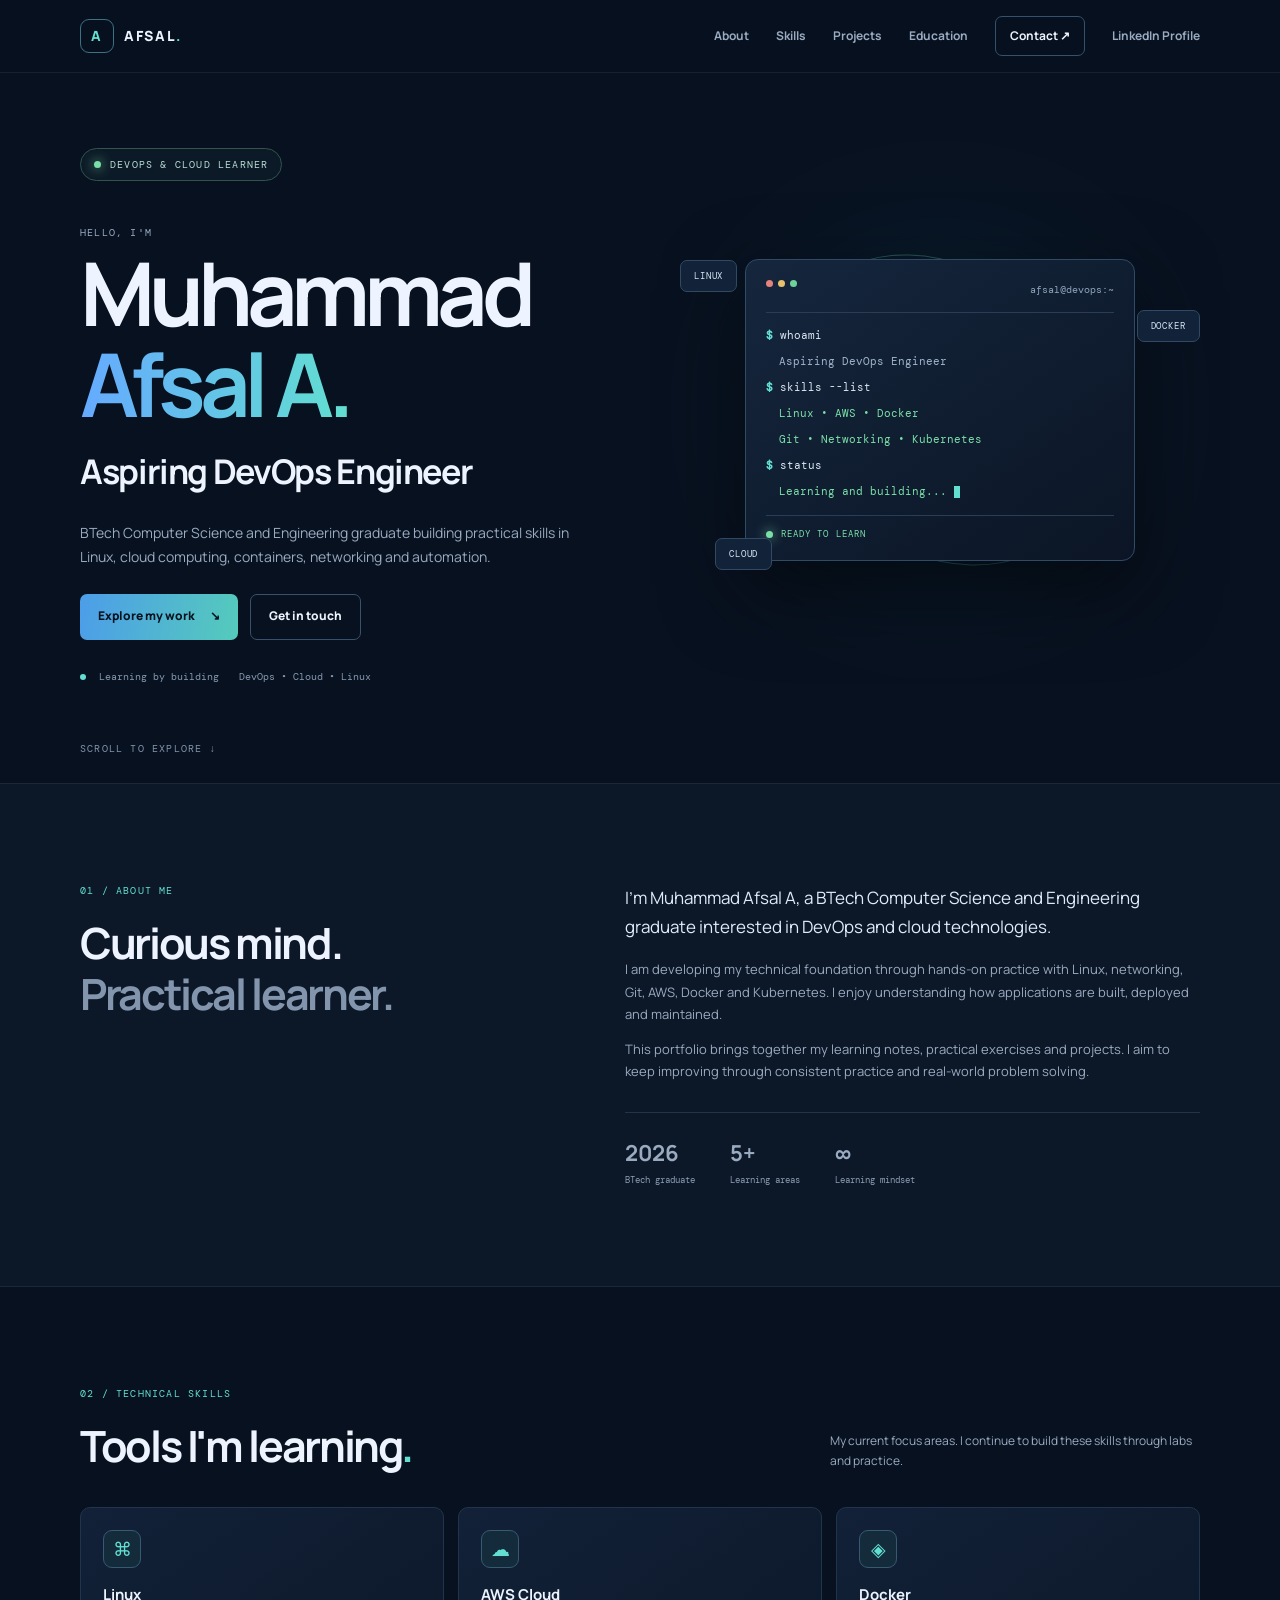
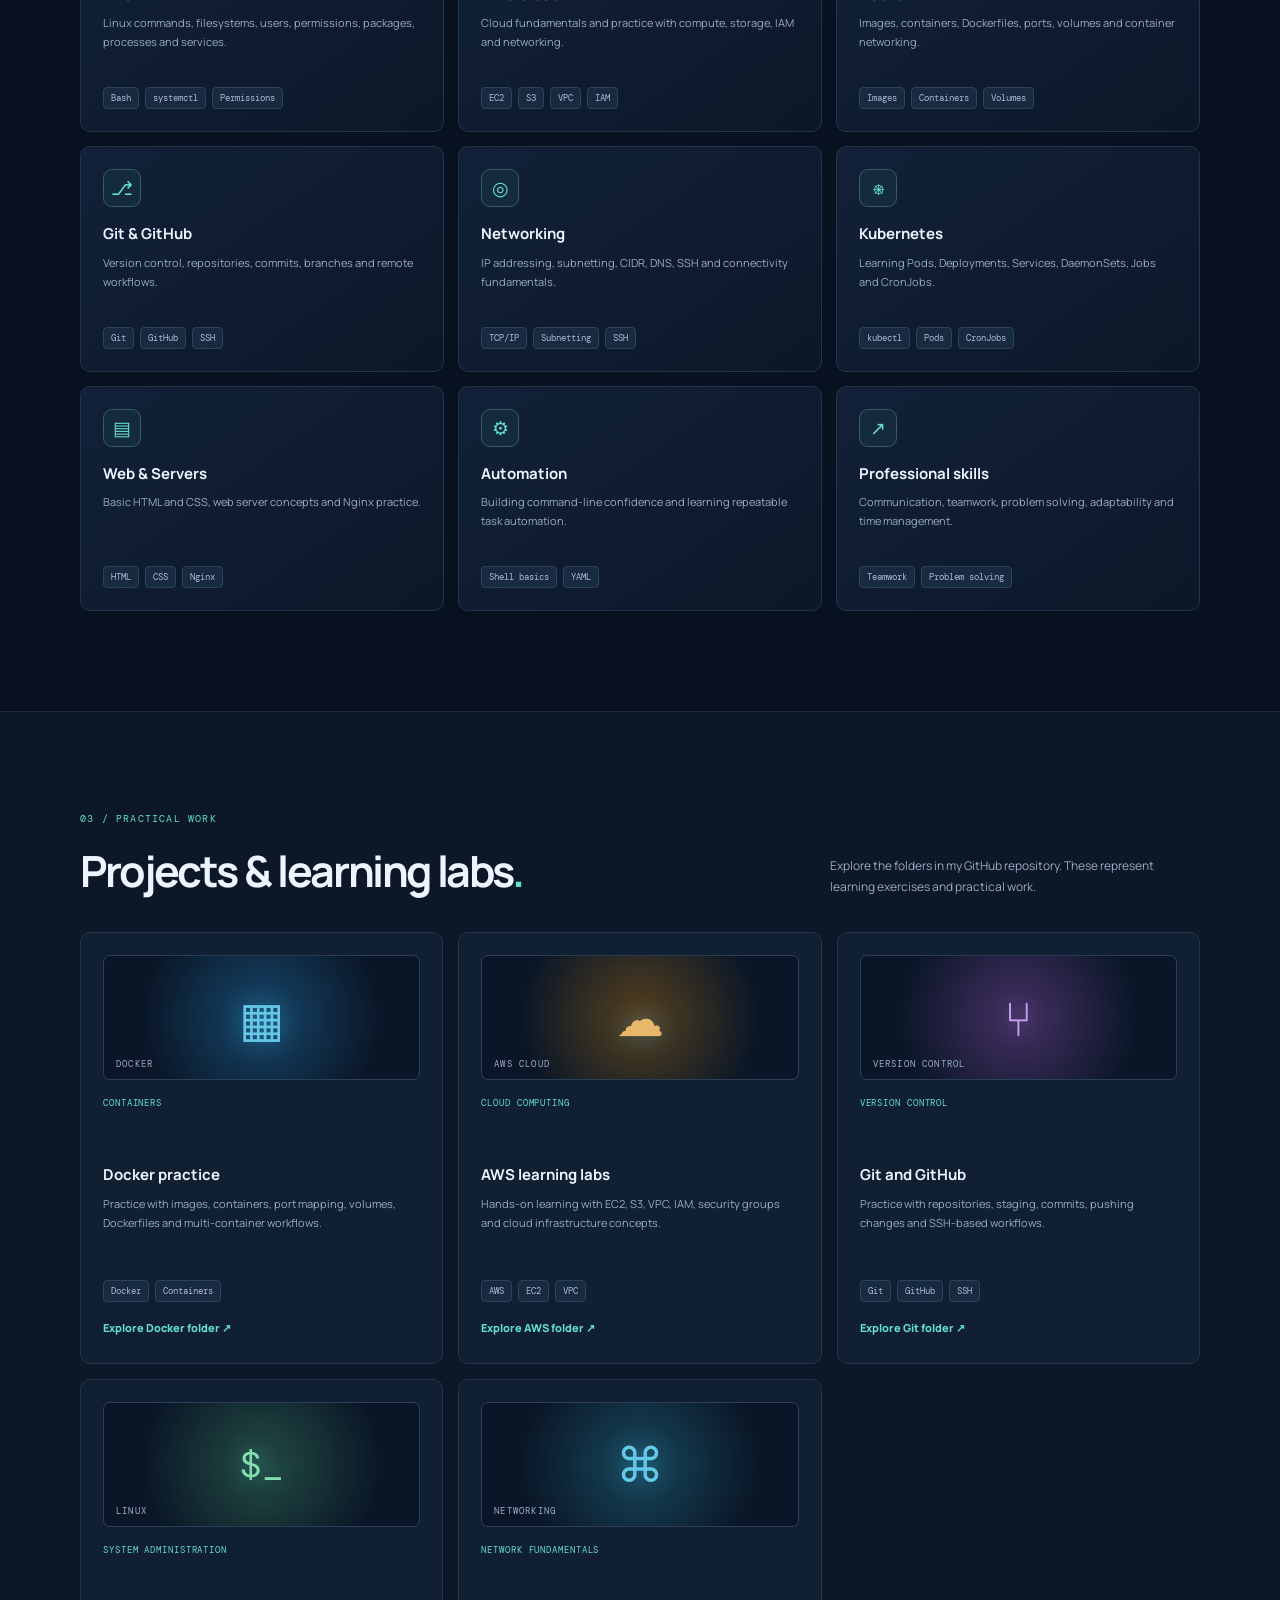
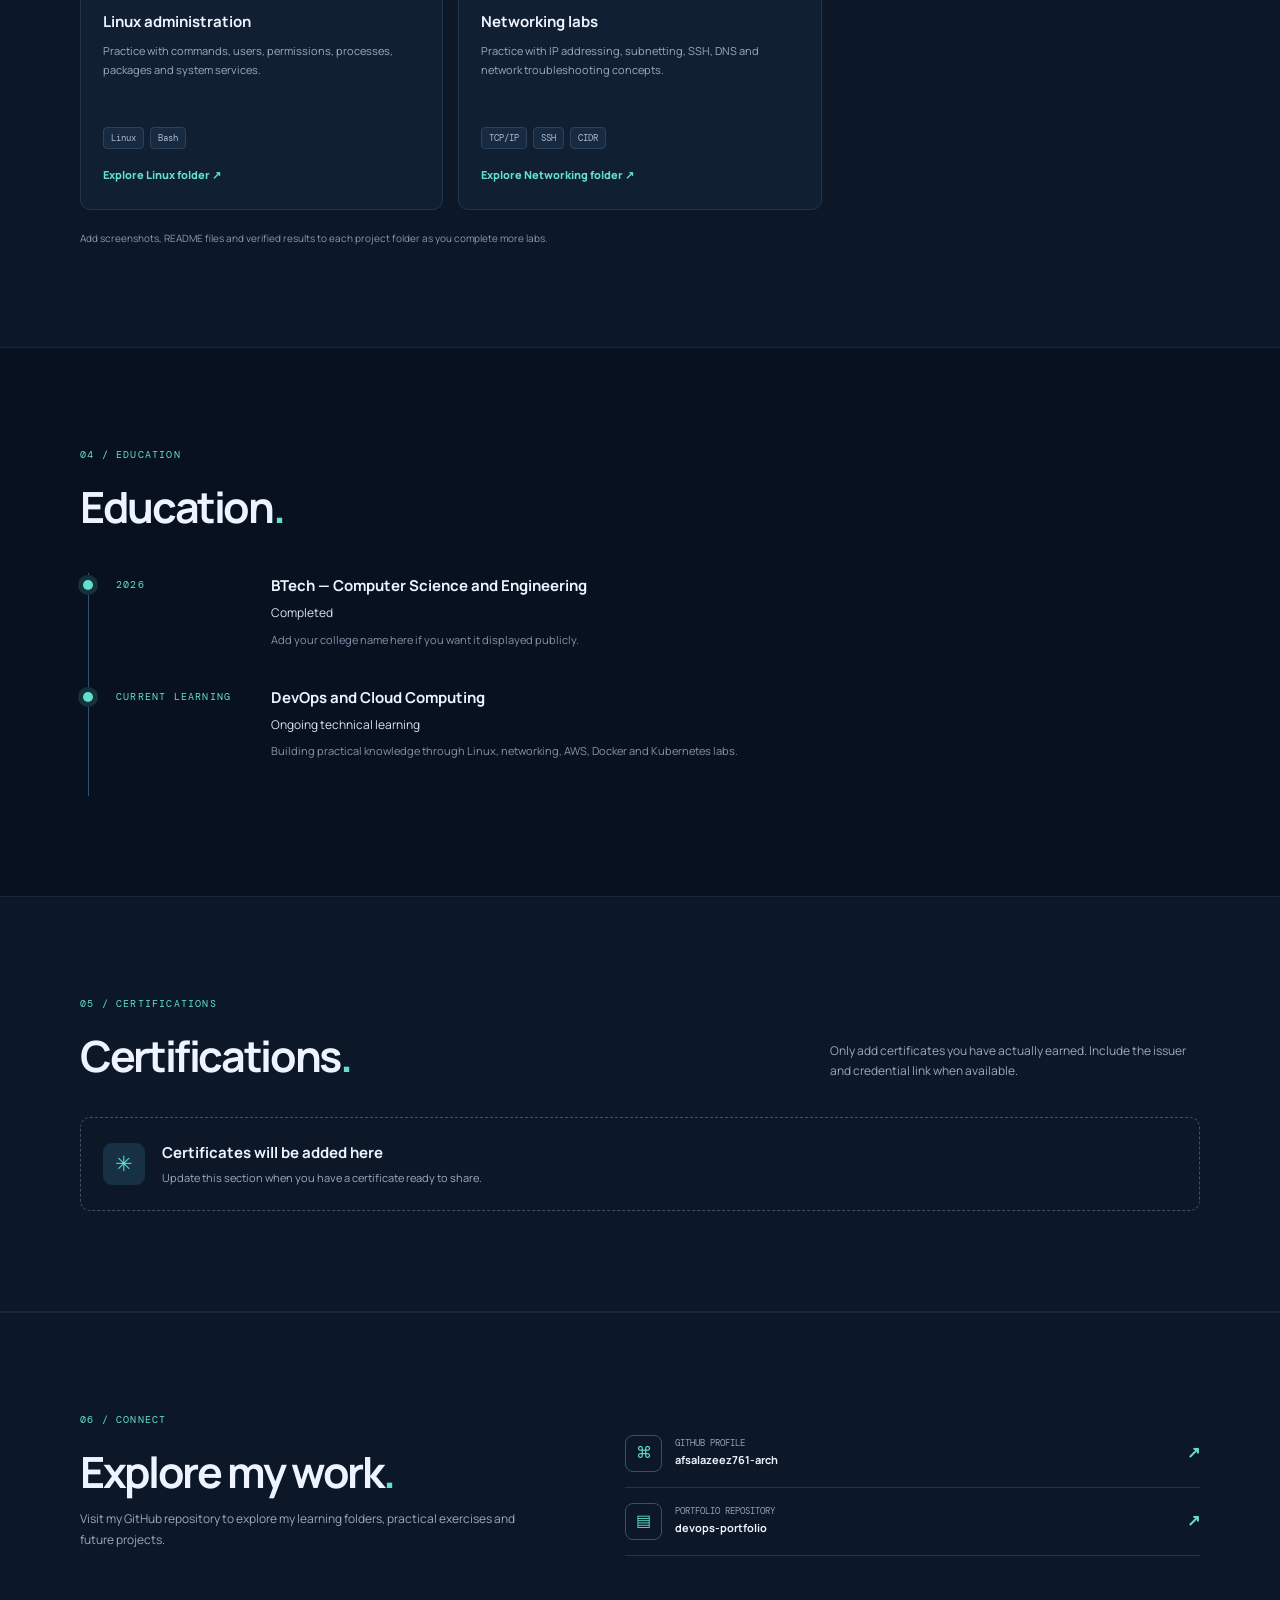
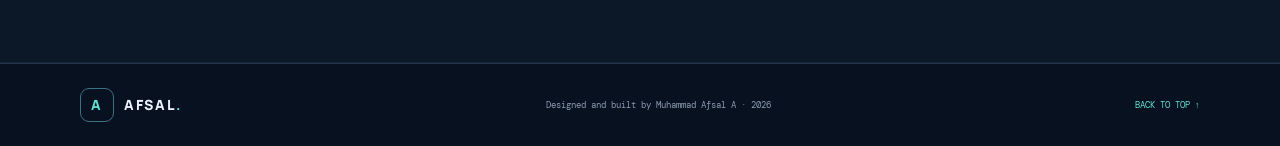
==== commit fb3a0a41: "Add LinkedIn profile link to navigation" ====
--- a/index.html
+++ b/index.html
@@ -23,6 +23,10 @@
         <a href="#projects">Projects</a>
         <a href="#education">Education</a>
         <a href="#contact" class="nav-cta">Contact ↗</a>
+        <a href="https://www.linkedin.com/in/muhammad-afsal-a-499a5225a/"
+   target="_blank" rel="noopener noreferrer">
+   LinkedIn Profile
+</a>
       </div>
     </nav>
   </header>
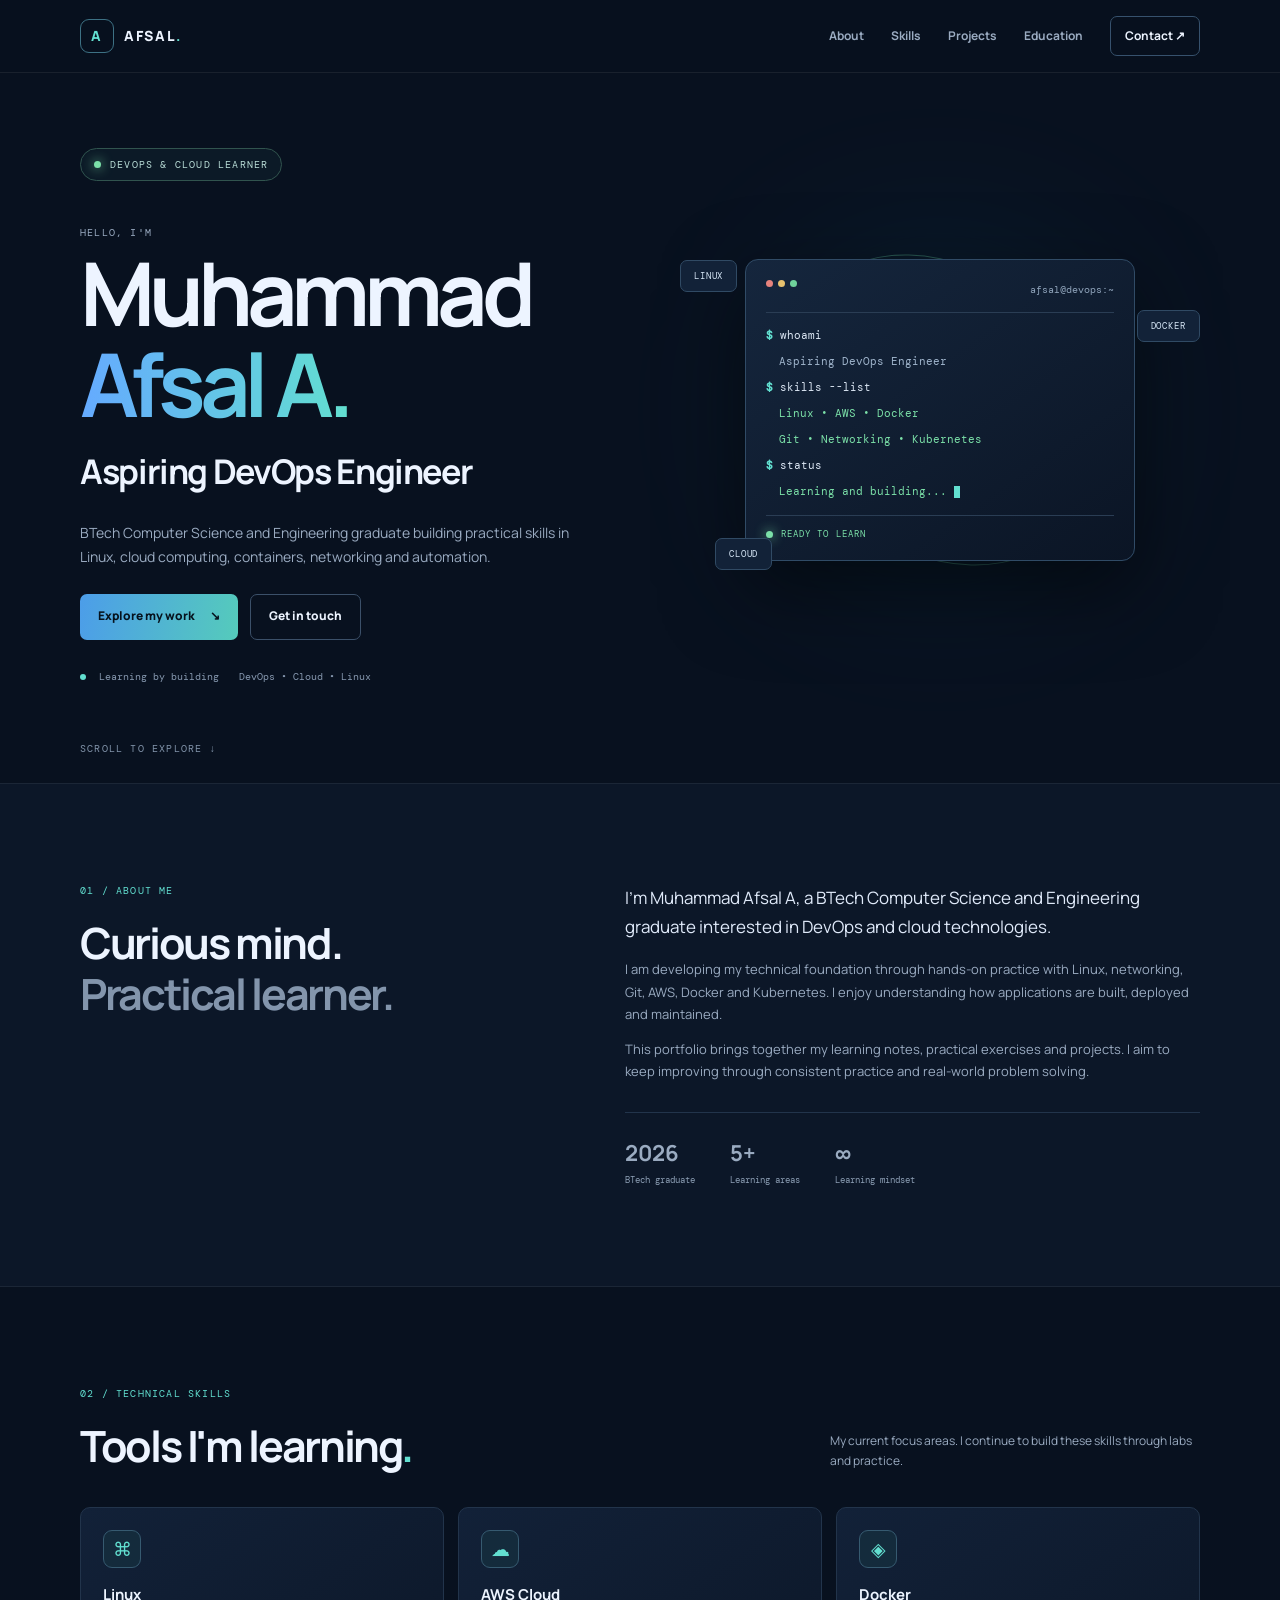
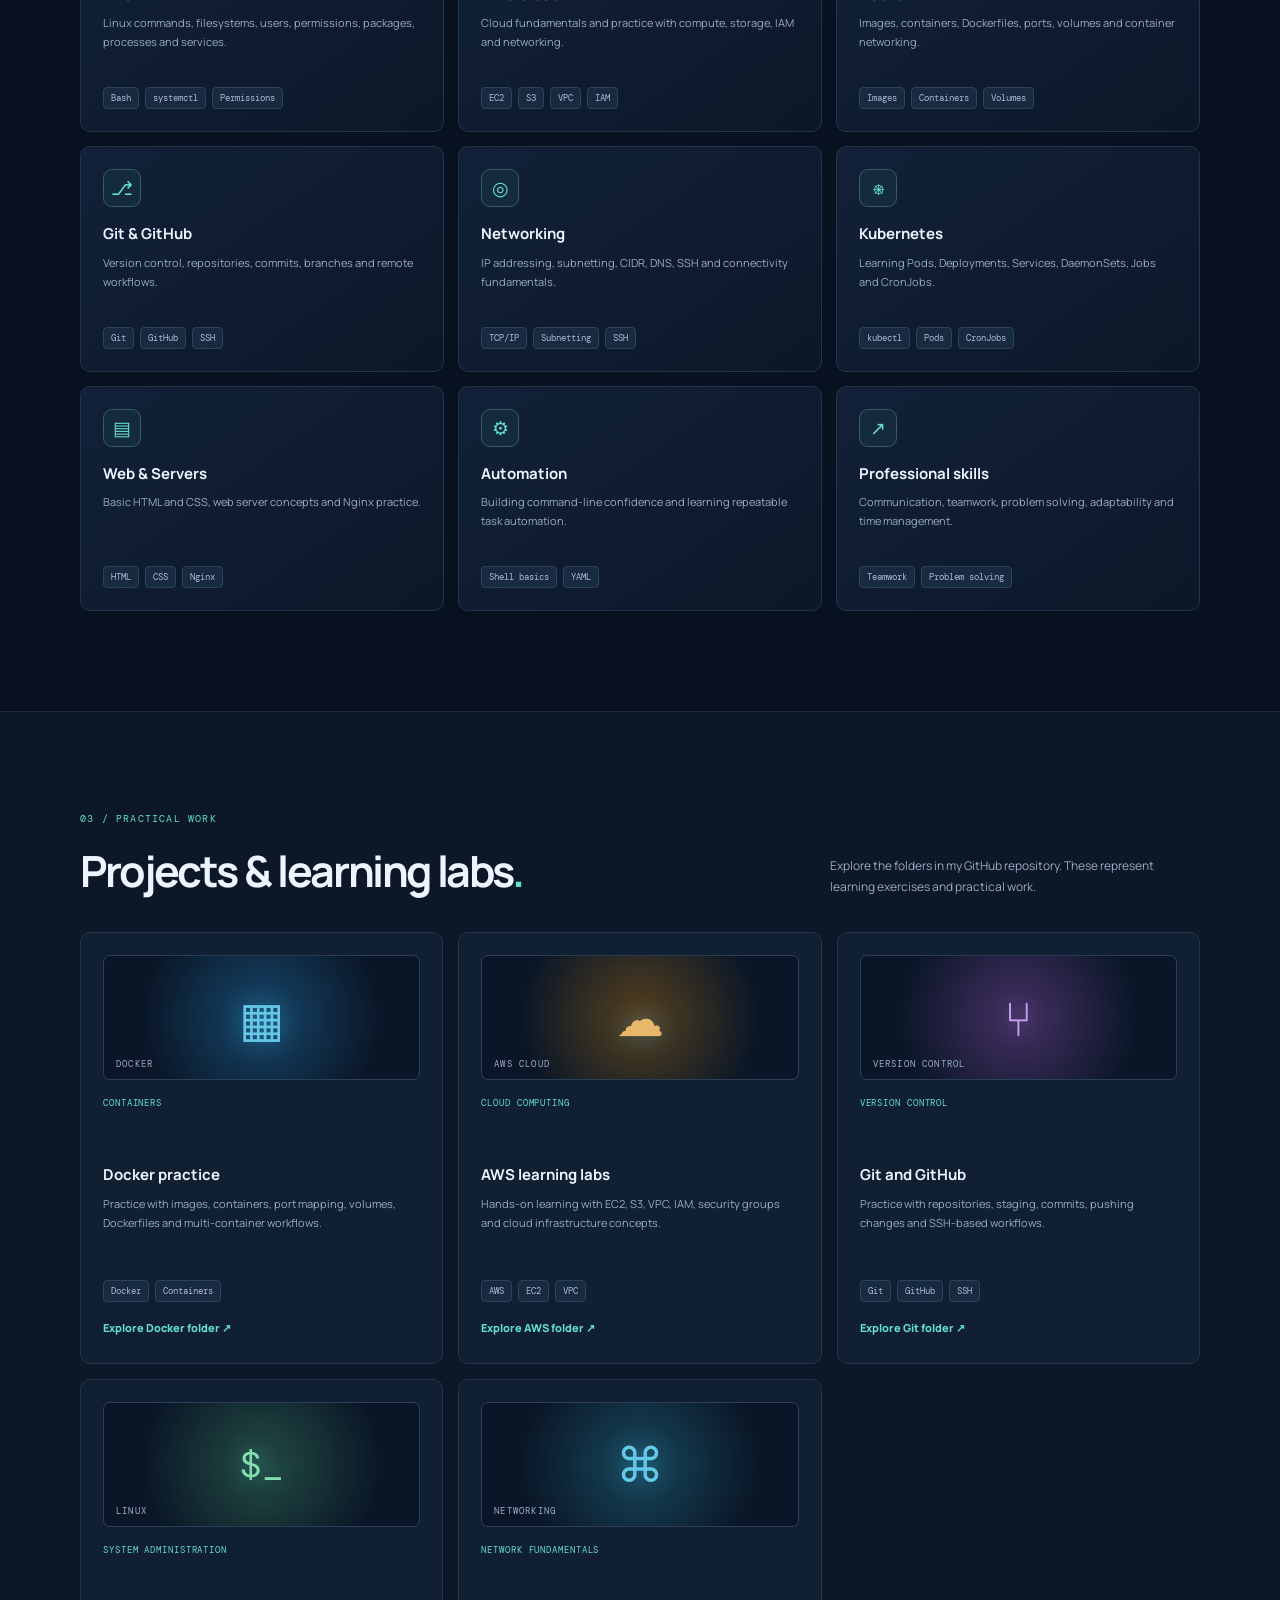
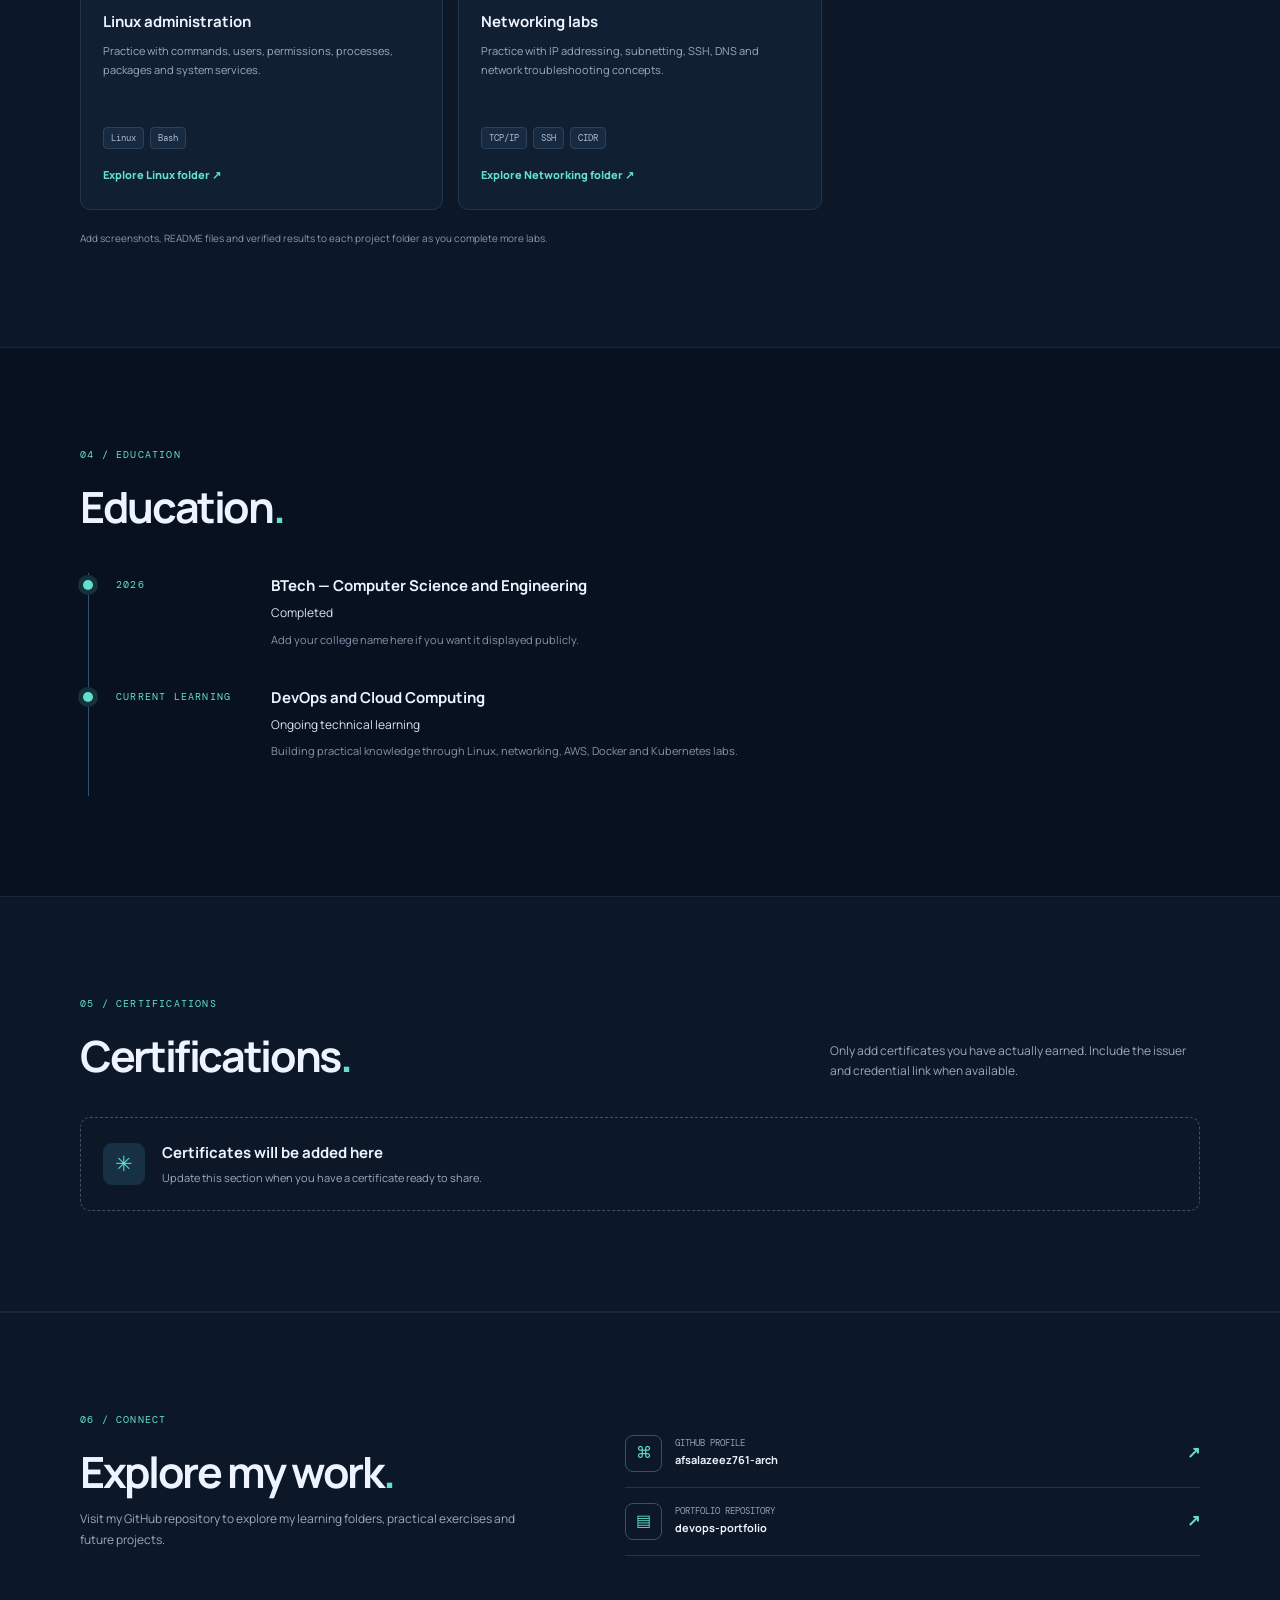
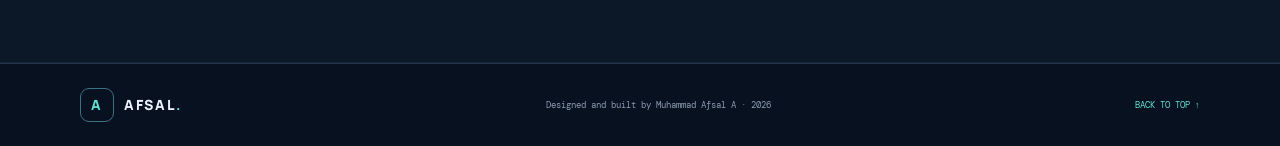
==== commit 2177101f: "Add files via upload" ====
--- a/index.html
+++ b/index.html
@@ -23,10 +23,6 @@
         <a href="#projects">Projects</a>
         <a href="#education">Education</a>
         <a href="#contact" class="nav-cta">Contact ↗</a>
-        <a href="https://www.linkedin.com/in/muhammad-afsal-a-499a5225a/"
-   target="_blank" rel="noopener noreferrer">
-   LinkedIn Profile
-</a>
       </div>
     </nav>
   </header>
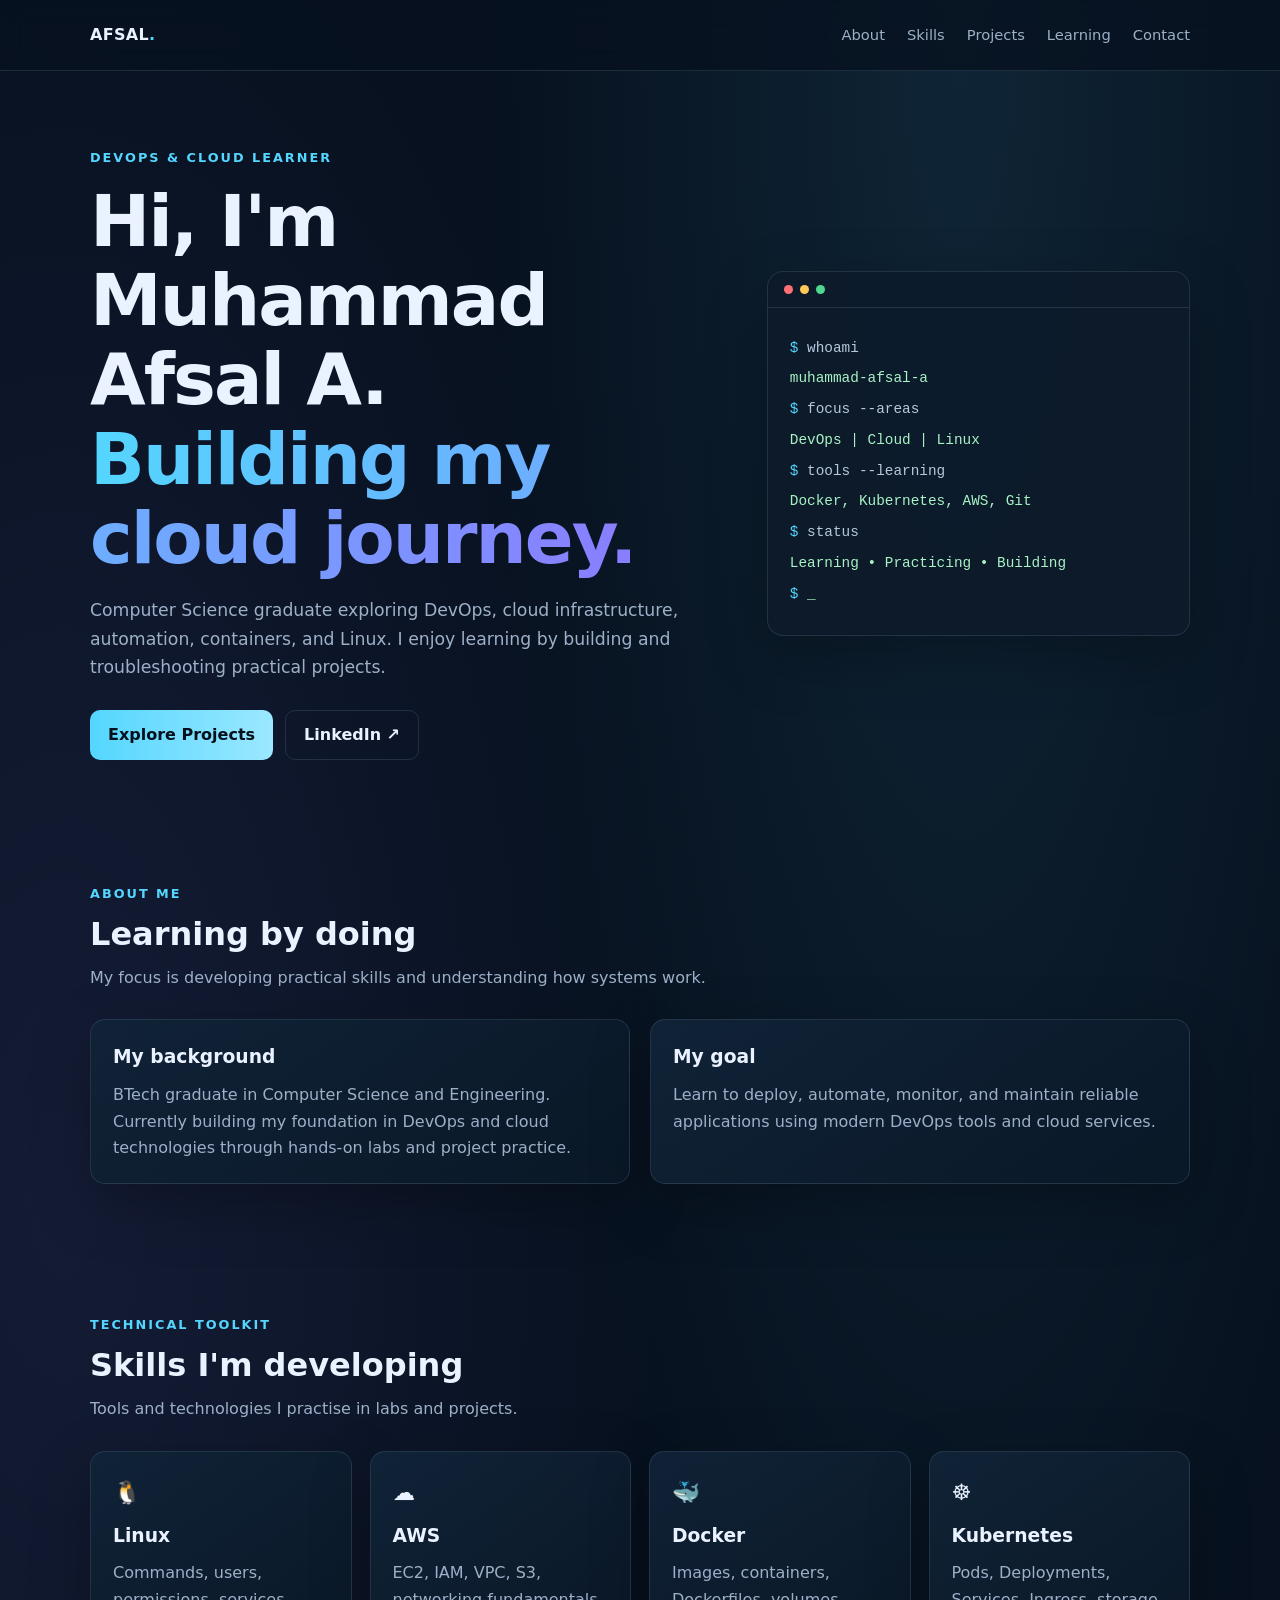
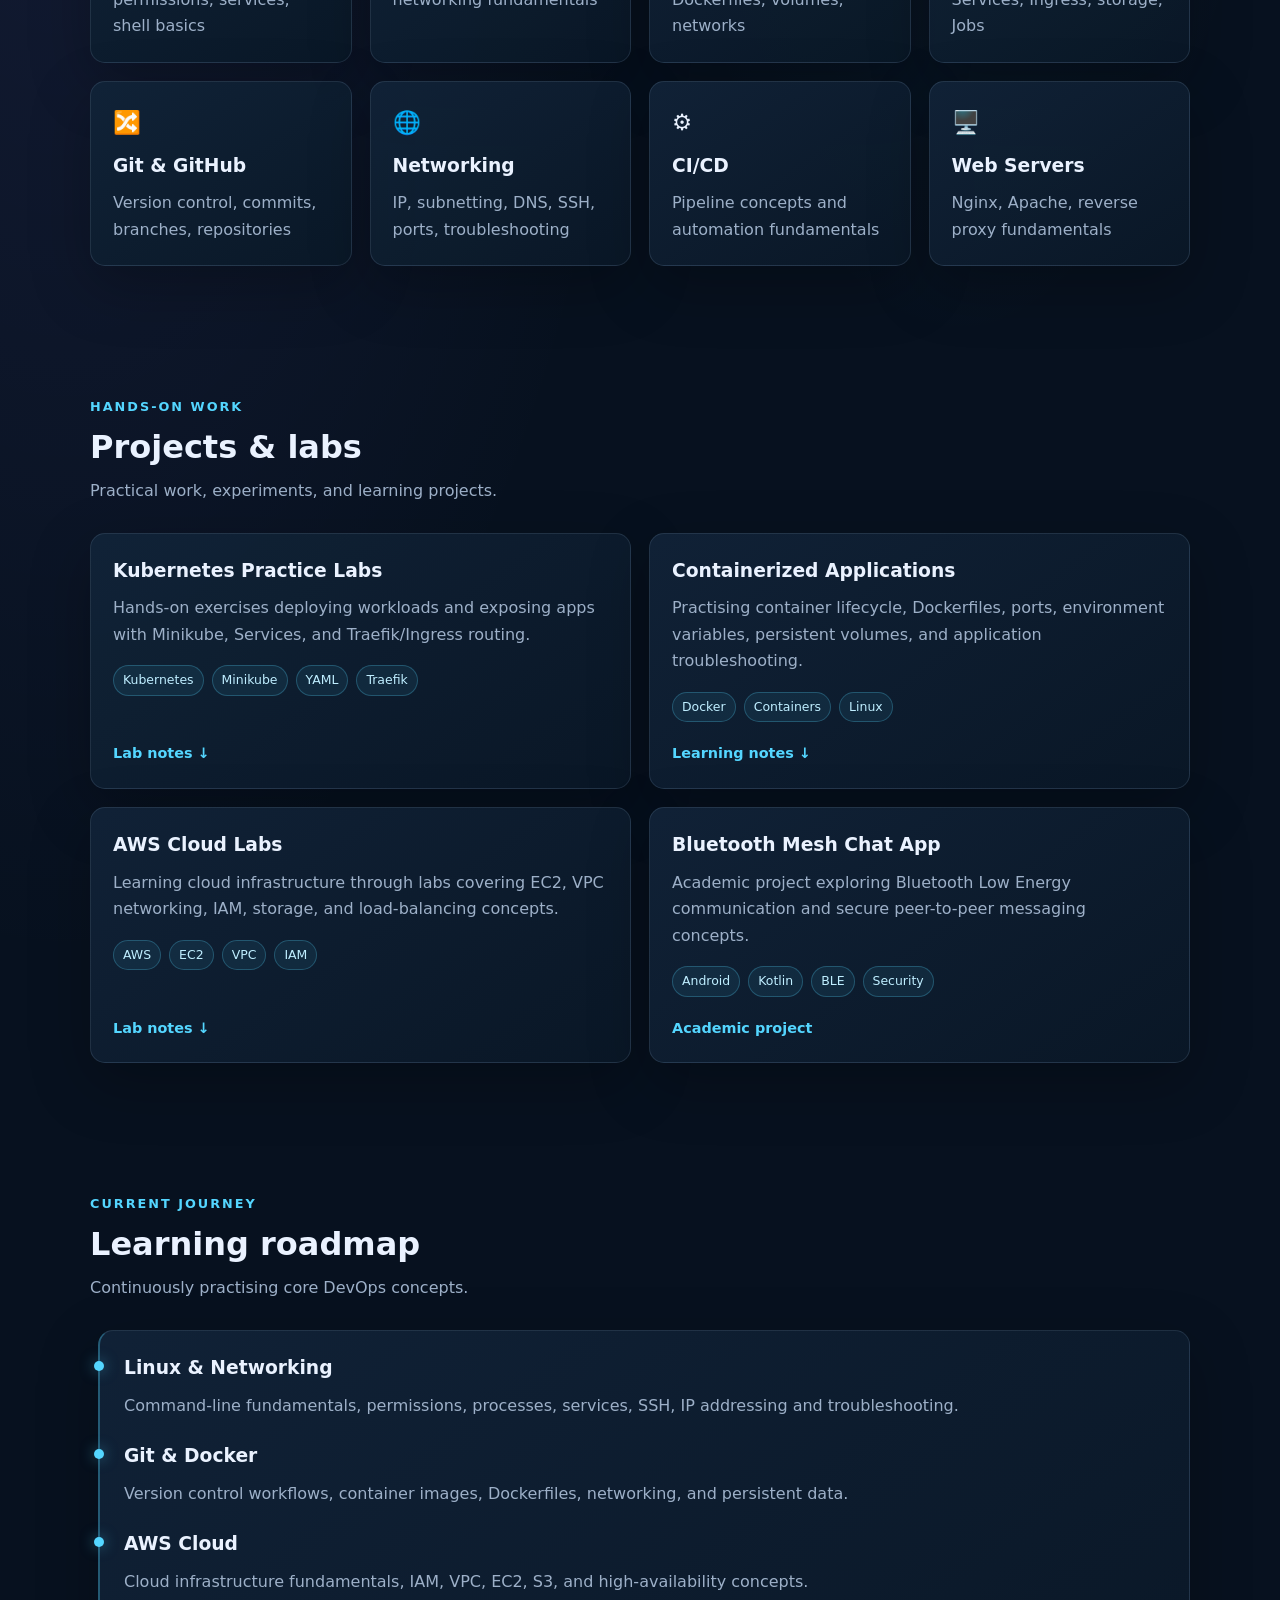
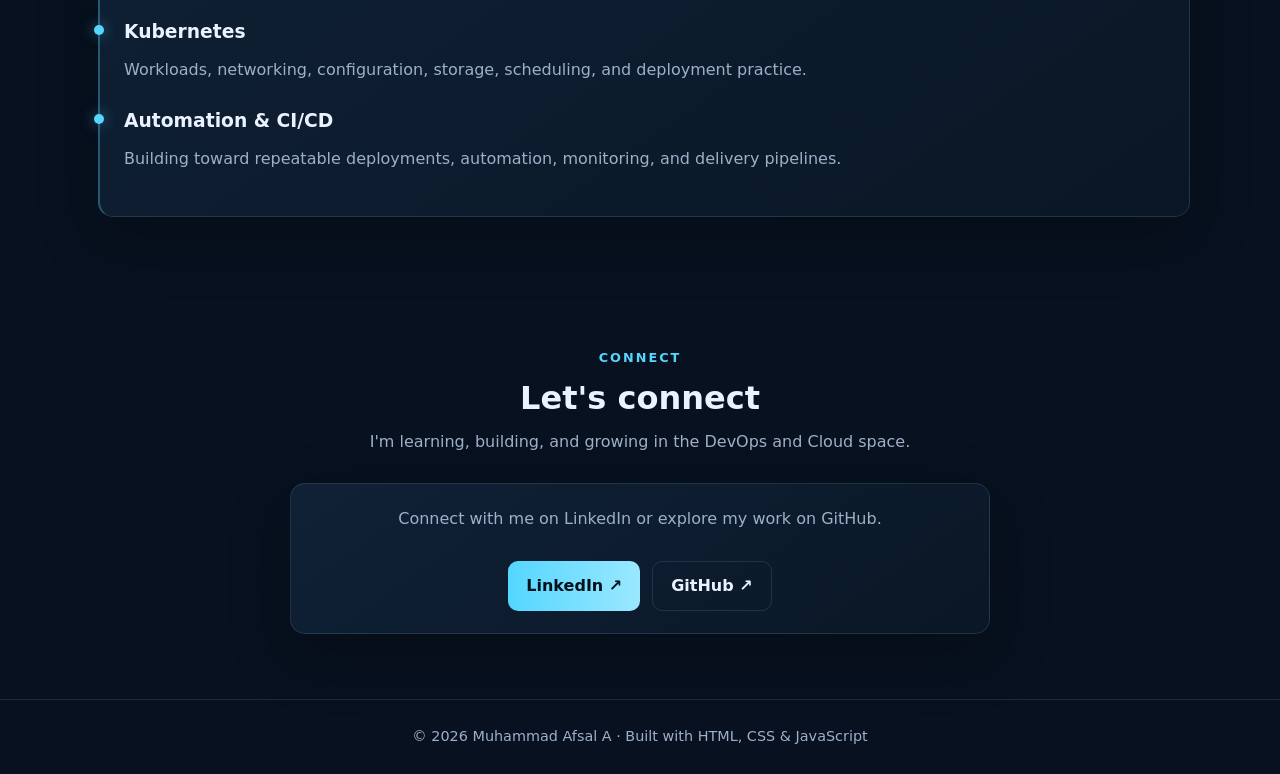
==== commit d1ded47c: "Add files via upload" ====
--- a/index.html
+++ b/index.html
@@ -1,208 +1,196 @@
 <!DOCTYPE html>
 <html lang="en">
 <head>
-  <meta charset="UTF-8">
-  <meta name="viewport" content="width=device-width, initial-scale=1.0">
-  <meta name="description" content="Muhammad Afsal A — BTech Computer Science graduate building practical skills in DevOps, cloud computing, Linux, Docker and Kubernetes.">
-  <meta name="theme-color" content="#08111f">
+  <meta charset="UTF-8" />
+  <meta name="viewport" content="width=device-width, initial-scale=1.0" />
   <title>Muhammad Afsal A | DevOps Portfolio</title>
-  <link rel="preconnect" href="https://fonts.googleapis.com">
-  <link rel="preconnect" href="https://fonts.gstatic.com" crossorigin>
-  <link href="https://fonts.googleapis.com/css2?family=DM+Mono:wght@400;500&family=Manrope:wght@400;500;600;700;800&display=swap" rel="stylesheet">
-  <link rel="stylesheet" href="style.css">
+  <meta name="description" content="Portfolio of Muhammad Afsal A, DevOps and Cloud learner showcasing projects, skills, and hands-on labs." />
+  <style>
+    :root {
+      --bg: #07111f;
+      --surface: #0d1b2b;
+      --surface2: #112338;
+      --text: #eaf2ff;
+      --muted: #9db0c8;
+      --accent: #54d6ff;
+      --accent2: #8a7dff;
+      --line: rgba(148, 178, 210, .16);
+      --shadow: 0 20px 60px rgba(0,0,0,.25);
+    }
+    * { box-sizing: border-box; }
+    html { scroll-behavior: smooth; }
+    body {
+      margin: 0; color: var(--text); background:
+        radial-gradient(ellipse at 75% 0%, rgba(84,214,255,.10), transparent 35%),
+        radial-gradient(ellipse at 5% 30%, rgba(138,125,255,.10), transparent 35%),
+        var(--bg);
+      font-family: Inter, ui-sans-serif, system-ui, -apple-system, Segoe UI, Roboto, Arial, sans-serif;
+      line-height: 1.65;
+    }
+    a { color: inherit; text-decoration: none; }
+    .container { width: min(1100px, 92%); margin: auto; }
+    .nav {
+      position: sticky; top: 0; z-index: 20; backdrop-filter: blur(14px);
+      background: rgba(7,17,31,.78); border-bottom: 1px solid var(--line);
+    }
+    .nav-inner { display:flex; align-items:center; justify-content:space-between; min-height:70px; gap:20px; }
+    .brand { font-weight:800; letter-spacing:.3px; }
+    .brand span { color:var(--accent); }
+    nav { display:flex; gap:22px; font-size:.92rem; color:var(--muted); }
+    nav a:hover { color:var(--accent); }
+    .hero { min-height: 76vh; display:grid; grid-template-columns: 1.2fr .8fr; align-items:center; gap:42px; padding:76px 0 58px; }
+    .eyebrow { color:var(--accent); font-weight:700; letter-spacing:2px; text-transform:uppercase; font-size:.8rem; }
+    h1 { font-size:clamp(2.5rem, 6vw, 4.5rem); line-height:1.1; letter-spacing:-2px; margin:14px 0 18px; }
+    h1 .gradient { background:linear-gradient(90deg,var(--accent),var(--accent2)); -webkit-background-clip:text; background-clip:text; color:transparent; }
+    .lead { color:var(--muted); max-width:640px; font-size:1.08rem; }
+    .actions { display:flex; flex-wrap:wrap; gap:12px; margin-top:28px; }
+    .btn { display:inline-flex; align-items:center; justify-content:center; padding:11px 18px; border-radius:10px; font-weight:700; border:1px solid var(--line); transition:.2s; }
+    .btn.primary { color:#04111c; border:0; background:linear-gradient(90deg,var(--accent),#9be8ff); }
+    .btn:hover { transform:translateY(-2px); }
+    .terminal { background:rgba(13,27,43,.88); border:1px solid var(--line); border-radius:16px; box-shadow:var(--shadow); overflow:hidden; }
+    .terminal-head { display:flex; gap:7px; padding:13px 16px; border-bottom:1px solid var(--line); }
+    .dot { width:9px; height:9px; border-radius:50%; background:#ff6f75; } .dot:nth-child(2){background:#ffc857}.dot:nth-child(3){background:#50d890}
+    .terminal-body { padding:22px; font-family:ui-monospace,SFMono-Regular,Menlo,monospace; font-size:.9rem; color:#b6c8dc; }
+    .terminal-body p { margin:7px 0; } .prompt { color:var(--accent); } .value { color:#a9f2c5; }
+    section { padding:65px 0; }
+    .section-head { margin-bottom:28px; }
+    .section-head h2 { font-size:2rem; margin:4px 0; }
+    .section-head p { color:var(--muted); margin:0; }
+    .grid { display:grid; gap:18px; }
+    .skills { grid-template-columns:repeat(4,1fr); }
+    .card { background:linear-gradient(145deg,rgba(17,35,56,.95),rgba(10,24,39,.95)); border:1px solid var(--line); border-radius:15px; padding:22px; box-shadow:var(--shadow); }
+    .card h3 { margin:0 0 9px; }
+    .card p { margin:0; color:var(--muted); }
+    .skill { min-height:130px; }
+    .skill .icon { font-size:1.4rem; margin-bottom:10px; }
+    .projects { grid-template-columns:repeat(2,1fr); }
+    .project { display:flex; flex-direction:column; gap:13px; }
+    .tags { display:flex; flex-wrap:wrap; gap:8px; margin-top:4px; }
+    .tag { font-size:.78rem; color:#bfeeff; border:1px solid rgba(84,214,255,.25); background:rgba(84,214,255,.08); padding:4px 9px; border-radius:100px; }
+    .project-links { margin-top:auto; display:flex; gap:14px; padding-top:7px; color:var(--accent); font-weight:700; font-size:.9rem; }
+    .timeline { border-left:2px solid rgba(84,214,255,.35); margin-left:8px; padding-left:24px; }
+    .timeline-item { position:relative; margin:0 0 22px; }
+    .timeline-item::before { content:""; position:absolute; width:10px;height:10px;border-radius:50%;background:var(--accent);left:-30px;top:8px;box-shadow:0 0 14px rgba(84,214,255,.5); }
+    .about-grid { display:grid; grid-template-columns:1fr 1fr; gap:20px; }
+    .contact { text-align:center; }
+    .contact .card { max-width:700px; margin:auto; }
+    footer { border-top:1px solid var(--line); padding:25px 0; color:var(--muted); font-size:.9rem; text-align:center; }
+    .reveal { opacity:0; transform:translateY(16px); transition:opacity .6s ease, transform .6s ease; }
+    .reveal.visible { opacity:1; transform:translateY(0); }
+    @media(max-width:850px) { .hero { grid-template-columns:1fr; min-height:auto; padding-top:60px; } .skills{grid-template-columns:repeat(2,1fr)} }
+    @media(max-width:600px) { nav{gap:12px;font-size:.8rem} nav a:nth-child(2),nav a:nth-child(3){display:none} h1{letter-spacing:-1px} .projects,.about-grid{grid-template-columns:1fr} .skills{grid-template-columns:1fr 1fr} section{padding:48px 0} }
+  </style>
 </head>
 <body>
-  <header class="site-header">
-    <nav class="nav container" aria-label="Main navigation">
-      <a class="brand" href="#home"><span class="brand-mark">A</span><span>AFSAL<span class="accent">.</span></span></a>
-      <input class="nav-toggle" type="checkbox" id="nav-toggle" aria-label="Toggle navigation">
-      <label class="nav-button" for="nav-toggle" aria-label="Open navigation"><span></span><span></span><span></span></label>
-      <div class="nav-links">
-        <a href="#about">About</a>
-        <a href="#skills">Skills</a>
-        <a href="#projects">Projects</a>
-        <a href="#education">Education</a>
-        <a href="#contact" class="nav-cta">Contact ↗</a>
-      </div>
-    </nav>
+  <header class="nav">
+    <div class="container nav-inner">
+      <a class="brand" href="#home">AFSAL<span>.</span></a>
+      <nav aria-label="Main navigation">
+        <a href="#about">About</a><a href="#skills">Skills</a><a href="#projects">Projects</a><a href="#learning">Learning</a><a href="#contact">Contact</a>
+      </nav>
+    </div>
   </header>
 
   <main>
-    <section class="hero container" id="home">
-      <div class="hero-copy">
-        <p class="eyebrow"><span class="status-dot"></span> DEVOPS &amp; CLOUD LEARNER</p>
-        <p class="kicker">HELLO, I'M</p>
-        <h1>Muhammad<br><span class="gradient-text">Afsal A.</span></h1>
-        <h2>Aspiring DevOps Engineer</h2>
-        <p class="hero-description">BTech Computer Science and Engineering graduate building practical skills in Linux, cloud computing, containers, networking and automation.</p>
-        <div class="hero-actions">
-          <a class="button primary" href="#projects">Explore my work <span>↘</span></a>
-          <a class="button secondary" href="#contact">Get in touch</a>
+    <section class="container hero" id="home">
+      <div>
+        <div class="eyebrow">DevOps & Cloud Learner</div>
+        <h1>Hi, I'm Muhammad Afsal A.<br /><span class="gradient">Building my cloud journey.</span></h1>
+        <p class="lead">Computer Science graduate exploring DevOps, cloud infrastructure, automation, containers, and Linux. I enjoy learning by building and troubleshooting practical projects.</p>
+        <div class="actions">
+          <a class="btn primary" href="#projects">Explore Projects</a>
+          <a class="btn" href="https://www.linkedin.com/in/muhammad-afsal-a-499a5225a/" target="_blank" rel="noopener">LinkedIn ↗</a>
         </div>
-        <div class="hero-meta"><span><i></i> Learning by building</span><span>DevOps • Cloud • Linux</span></div>
       </div>
-
-      <div class="hero-visual" aria-label="Decorative DevOps terminal illustration">
-        <div class="glow"></div>
-        <div class="orbit orbit-one"></div><div class="orbit orbit-two"></div>
-        <div class="terminal">
-          <div class="terminal-head"><span class="dots"><i></i><i></i><i></i></span><span>afsal@devops:~</span></div>
-          <p><b>$</b> whoami</p>
-          <p class="output">Aspiring DevOps Engineer</p>
-          <p><b>$</b> skills --list</p>
-          <p class="success">Linux • AWS • Docker</p>
-          <p class="success">Git • Networking • Kubernetes</p>
-          <p><b>$</b> status</p>
-          <p class="success">Learning and building... <span class="cursor"></span></p>
-          <div class="terminal-foot"><span class="status-dot"></span> READY TO LEARN</div>
-        </div>
-        <span class="float-chip chip-one">LINUX</span>
-        <span class="float-chip chip-two">DOCKER</span>
-        <span class="float-chip chip-three">CLOUD</span>
-      </div>
-      <a class="scroll-cue" href="#about">SCROLL TO EXPLORE ↓</a>
-    </section>
-
-    <section class="section about-section" id="about">
-      <div class="container two-column">
-        <div>
-          <p class="section-label">01 / ABOUT ME</p>
-          <h2 class="section-title">Curious mind.<br><span class="muted">Practical learner.</span></h2>
-        </div>
-        <div class="about-copy">
-          <p class="lead">I'm Muhammad Afsal A, a BTech Computer Science and Engineering graduate interested in DevOps and cloud technologies.</p>
-          <p>I am developing my technical foundation through hands-on practice with Linux, networking, Git, AWS, Docker and Kubernetes. I enjoy understanding how applications are built, deployed and maintained.</p>
-          <p>This portfolio brings together my learning notes, practical exercises and projects. I aim to keep improving through consistent practice and real-world problem solving.</p>
-          <div class="stats">
-            <div><strong>2026</strong><span>BTech graduate</span></div>
-            <div><strong>5+</strong><span>Learning areas</span></div>
-            <div><strong>∞</strong><span>Learning mindset</span></div>
-          </div>
+      <div class="terminal" aria-label="Terminal-style introduction">
+        <div class="terminal-head"><span class="dot"></span><span class="dot"></span><span class="dot"></span></div>
+        <div class="terminal-body">
+          <p><span class="prompt">$</span> whoami</p><p class="value">muhammad-afsal-a</p>
+          <p><span class="prompt">$</span> focus --areas</p><p class="value">DevOps | Cloud | Linux</p>
+          <p><span class="prompt">$</span> tools --learning</p><p class="value">Docker, Kubernetes, AWS, Git</p>
+          <p><span class="prompt">$</span> status</p><p class="value">Learning • Practicing • Building</p>
+          <p><span class="prompt">$</span> <span class="value">_</span></p>
         </div>
       </div>
     </section>
 
-    <section class="section container" id="skills">
-      <p class="section-label">02 / TECHNICAL SKILLS</p>
-      <div class="section-heading">
-        <h2 class="section-title">Tools I'm learning<span class="accent">.</span></h2>
-        <p class="section-intro">My current focus areas. I continue to build these skills through labs and practice.</p>
-      </div>
-      <div class="skills-grid">
-        <article class="skill-card"><div class="skill-icon">⌘</div><h3>Linux</h3><p>Linux commands, filesystems, users, permissions, packages, processes and services.</p><div class="tags"><span>Bash</span><span>systemctl</span><span>Permissions</span></div></article>
-        <article class="skill-card"><div class="skill-icon">☁</div><h3>AWS Cloud</h3><p>Cloud fundamentals and practice with compute, storage, IAM and networking.</p><div class="tags"><span>EC2</span><span>S3</span><span>VPC</span><span>IAM</span></div></article>
-        <article class="skill-card"><div class="skill-icon">◈</div><h3>Docker</h3><p>Images, containers, Dockerfiles, ports, volumes and container networking.</p><div class="tags"><span>Images</span><span>Containers</span><span>Volumes</span></div></article>
-        <article class="skill-card"><div class="skill-icon">⎇</div><h3>Git &amp; GitHub</h3><p>Version control, repositories, commits, branches and remote workflows.</p><div class="tags"><span>Git</span><span>GitHub</span><span>SSH</span></div></article>
-        <article class="skill-card"><div class="skill-icon">◎</div><h3>Networking</h3><p>IP addressing, subnetting, CIDR, DNS, SSH and connectivity fundamentals.</p><div class="tags"><span>TCP/IP</span><span>Subnetting</span><span>SSH</span></div></article>
-        <article class="skill-card"><div class="skill-icon">⎈</div><h3>Kubernetes</h3><p>Learning Pods, Deployments, Services, DaemonSets, Jobs and CronJobs.</p><div class="tags"><span>kubectl</span><span>Pods</span><span>CronJobs</span></div></article>
-        <article class="skill-card"><div class="skill-icon">▤</div><h3>Web &amp; Servers</h3><p>Basic HTML and CSS, web server concepts and Nginx practice.</p><div class="tags"><span>HTML</span><span>CSS</span><span>Nginx</span></div></article>
-        <article class="skill-card"><div class="skill-icon">⚙</div><h3>Automation</h3><p>Building command-line confidence and learning repeatable task automation.</p><div class="tags"><span>Shell basics</span><span>YAML</span></div></article>
-        <article class="skill-card"><div class="skill-icon">↗</div><h3>Professional skills</h3><p>Communication, teamwork, problem solving, adaptability and time management.</p><div class="tags"><span>Teamwork</span><span>Problem solving</span></div></article>
+    <section class="container reveal" id="about">
+      <div class="section-head"><div class="eyebrow">About me</div><h2>Learning by doing</h2><p>My focus is developing practical skills and understanding how systems work.</p></div>
+      <div class="about-grid">
+        <div class="card"><h3>My background</h3><p>BTech graduate in Computer Science and Engineering. Currently building my foundation in DevOps and cloud technologies through hands-on labs and project practice.</p></div>
+        <div class="card"><h3>My goal</h3><p>Learn to deploy, automate, monitor, and maintain reliable applications using modern DevOps tools and cloud services.</p></div>
       </div>
     </section>
 
-    <section class="section projects-section" id="projects">
-      <div class="container">
-        <p class="section-label">03 / PRACTICAL WORK</p>
-        <div class="section-heading">
-          <h2 class="section-title">Projects &amp; learning labs<span class="accent">.</span></h2>
-          <p class="section-intro">Explore the folders in my GitHub repository. These represent learning exercises and practical work.</p>
-        </div>
-        <div class="projects-grid">
-          <article class="project-card">
-            <div class="project-art docker-art"><span>DOCKER</span><div class="cube">▦</div></div>
-            <p class="project-type">CONTAINERS</p><h3>Docker practice</h3>
-            <p>Practice with images, containers, port mapping, volumes, Dockerfiles and multi-container workflows.</p>
-            <div class="tags"><span>Docker</span><span>Containers</span></div>
-            <a class="text-link" href="https://github.com/afsalazeez761-arch/devops-portfolio/tree/main/Docker" target="_blank" rel="noopener noreferrer">Explore Docker folder ↗</a>
-          </article>
-          <article class="project-card">
-            <div class="project-art aws-art"><span>AWS CLOUD</span><div class="cloud-symbol">☁</div></div>
-            <p class="project-type">CLOUD COMPUTING</p><h3>AWS learning labs</h3>
-            <p>Hands-on learning with EC2, S3, VPC, IAM, security groups and cloud infrastructure concepts.</p>
-            <div class="tags"><span>AWS</span><span>EC2</span><span>VPC</span></div>
-            <a class="text-link" href="https://github.com/afsalazeez761-arch/devops-portfolio/tree/main/AWS" target="_blank" rel="noopener noreferrer">Explore AWS folder ↗</a>
-          </article>
-          <article class="project-card">
-            <div class="project-art git-art"><span>VERSION CONTROL</span><div class="git-symbol">⑂</div></div>
-            <p class="project-type">VERSION CONTROL</p><h3>Git and GitHub</h3>
-            <p>Practice with repositories, staging, commits, pushing changes and SSH-based workflows.</p>
-            <div class="tags"><span>Git</span><span>GitHub</span><span>SSH</span></div>
-            <a class="text-link" href="https://github.com/afsalazeez761-arch/devops-portfolio/tree/main/Git" target="_blank" rel="noopener noreferrer">Explore Git folder ↗</a>
-          </article>
-          <article class="project-card">
-            <div class="project-art linux-art"><span>LINUX</span><div class="linux-symbol">$_</div></div>
-            <p class="project-type">SYSTEM ADMINISTRATION</p><h3>Linux administration</h3>
-            <p>Practice with commands, users, permissions, processes, packages and system services.</p>
-            <div class="tags"><span>Linux</span><span>Bash</span></div>
-            <a class="text-link" href="https://github.com/afsalazeez761-arch/devops-portfolio/tree/main/Linux" target="_blank" rel="noopener noreferrer">Explore Linux folder ↗</a>
-          </article>
-          <article class="project-card">
-            <div class="project-art network-art"><span>NETWORKING</span><div class="network-symbol">⌘</div></div>
-            <p class="project-type">NETWORK FUNDAMENTALS</p><h3>Networking labs</h3>
-            <p>Practice with IP addressing, subnetting, SSH, DNS and network troubleshooting concepts.</p>
-            <div class="tags"><span>TCP/IP</span><span>SSH</span><span>CIDR</span></div>
-            <a class="text-link" href="https://github.com/afsalazeez761-arch/devops-portfolio/tree/main/Networking" target="_blank" rel="noopener noreferrer">Explore Networking folder ↗</a>
-          </article>
-        </div>
-        <p class="section-note">Add screenshots, README files and verified results to each project folder as you complete more labs.</p>
+    <section class="container reveal" id="skills">
+      <div class="section-head"><div class="eyebrow">Technical toolkit</div><h2>Skills I'm developing</h2><p>Tools and technologies I practise in labs and projects.</p></div>
+      <div class="grid skills">
+        <div class="card skill"><div class="icon">🐧</div><h3>Linux</h3><p>Commands, users, permissions, services, shell basics</p></div>
+        <div class="card skill"><div class="icon">☁️</div><h3>AWS</h3><p>EC2, IAM, VPC, S3, networking fundamentals</p></div>
+        <div class="card skill"><div class="icon">🐳</div><h3>Docker</h3><p>Images, containers, Dockerfiles, volumes, networks</p></div>
+        <div class="card skill"><div class="icon">☸️</div><h3>Kubernetes</h3><p>Pods, Deployments, Services, Ingress, storage, Jobs</p></div>
+        <div class="card skill"><div class="icon">🔀</div><h3>Git & GitHub</h3><p>Version control, commits, branches, repositories</p></div>
+        <div class="card skill"><div class="icon">🌐</div><h3>Networking</h3><p>IP, subnetting, DNS, SSH, ports, troubleshooting</p></div>
+        <div class="card skill"><div class="icon">⚙️</div><h3>CI/CD</h3><p>Pipeline concepts and automation fundamentals</p></div>
+        <div class="card skill"><div class="icon">🖥️</div><h3>Web Servers</h3><p>Nginx, Apache, reverse proxy fundamentals</p></div>
       </div>
     </section>
 
-    <section class="section container" id="education">
-      <p class="section-label">04 / EDUCATION</p>
-      <h2 class="section-title">Education<span class="accent">.</span></h2>
-      <div class="timeline">
-        <article class="timeline-item"><span class="timeline-date">2026</span><div><h3>BTech — Computer Science and Engineering</h3><p>Completed</p><span class="muted">Add your college name here if you want it displayed publicly.</span></div></article>
-        <article class="timeline-item"><span class="timeline-date">CURRENT LEARNING</span><div><h3>DevOps and Cloud Computing</h3><p>Ongoing technical learning</p><span class="muted">Building practical knowledge through Linux, networking, AWS, Docker and Kubernetes labs.</span></div></article>
+    <section class="container reveal" id="projects">
+      <div class="section-head"><div class="eyebrow">Hands-on work</div><h2>Projects & labs</h2><p>Practical work, experiments, and learning projects.</p></div>
+      <div class="grid projects">
+        <article class="card project">
+          <div><h3>Kubernetes Practice Labs</h3><p>Hands-on exercises deploying workloads and exposing apps with Minikube, Services, and Traefik/Ingress routing.</p></div>
+          <div class="tags"><span class="tag">Kubernetes</span><span class="tag">Minikube</span><span class="tag">YAML</span><span class="tag">Traefik</span></div>
+          <div class="project-links"><a href="#learning">Lab notes ↓</a></div>
+        </article>
+        <article class="card project">
+          <div><h3>Containerized Applications</h3><p>Practising container lifecycle, Dockerfiles, ports, environment variables, persistent volumes, and application troubleshooting.</p></div>
+          <div class="tags"><span class="tag">Docker</span><span class="tag">Containers</span><span class="tag">Linux</span></div>
+          <div class="project-links"><a href="#learning">Learning notes ↓</a></div>
+        </article>
+        <article class="card project">
+          <div><h3>AWS Cloud Labs</h3><p>Learning cloud infrastructure through labs covering EC2, VPC networking, IAM, storage, and load-balancing concepts.</p></div>
+          <div class="tags"><span class="tag">AWS</span><span class="tag">EC2</span><span class="tag">VPC</span><span class="tag">IAM</span></div>
+          <div class="project-links"><a href="#learning">Lab notes ↓</a></div>
+        </article>
+        <article class="card project">
+          <div><h3>Bluetooth Mesh Chat App</h3><p>Academic project exploring Bluetooth Low Energy communication and secure peer-to-peer messaging concepts.</p></div>
+          <div class="tags"><span class="tag">Android</span><span class="tag">Kotlin</span><span class="tag">BLE</span><span class="tag">Security</span></div>
+          <div class="project-links"><span>Academic project</span></div>
+        </article>
       </div>
     </section>
 
-    <section class="section cert-section">
-      <div class="container">
-        <p class="section-label">05 / CERTIFICATIONS</p>
-        <div class="section-heading"><h2 class="section-title">Certifications<span class="accent">.</span></h2><p class="section-intro">Only add certificates you have actually earned. Include the issuer and credential link when available.</p></div>
-        <div class="cert-box"><span class="cert-icon">✳</span><div><h3>Certificates will be added here</h3><p>Update this section when you have a certificate ready to share.</p></div></div>
+    <section class="container reveal" id="learning">
+      <div class="section-head"><div class="eyebrow">Current journey</div><h2>Learning roadmap</h2><p>Continuously practising core DevOps concepts.</p></div>
+      <div class="card timeline">
+        <div class="timeline-item"><h3>Linux & Networking</h3><p>Command-line fundamentals, permissions, processes, services, SSH, IP addressing and troubleshooting.</p></div>
+        <div class="timeline-item"><h3>Git & Docker</h3><p>Version control workflows, container images, Dockerfiles, networking, and persistent data.</p></div>
+        <div class="timeline-item"><h3>AWS Cloud</h3><p>Cloud infrastructure fundamentals, IAM, VPC, EC2, S3, and high-availability concepts.</p></div>
+        <div class="timeline-item"><h3>Kubernetes</h3><p>Workloads, networking, configuration, storage, scheduling, and deployment practice.</p></div>
+        <div class="timeline-item"><h3>Automation & CI/CD</h3><p>Building toward repeatable deployments, automation, monitoring, and delivery pipelines.</p></div>
       </div>
     </section>
 
-    <section class="section contact-section" id="contact">
-      <div class="container two-column contact-grid">
-        <div>
-          <p class="section-label">06 / CONNECT</p>
-          <h2 class="section-title">Explore my work<span class="accent">.</span></h2>
-          <p class="contact-copy">Visit my GitHub repository to explore my learning folders, practical exercises and future projects.</p>
-        </div>
-        <div class="contact-links">
-          <a href="https://github.com/afsalazeez761-arch" target="_blank" rel="noopener noreferrer">
-            <span class="contact-icon">⌘</span>
-            <span><small>GITHUB PROFILE</small><strong>afsalazeez761-arch</strong></span>
-            <b>↗</b>
-          </a>
-          <a href="https://github.com/afsalazeez761-arch/devops-portfolio" target="_blank" rel="noopener noreferrer">
-            <span class="contact-icon">▤</span>
-            <span><small>PORTFOLIO REPOSITORY</small><strong>devops-portfolio</strong></span>
-            <b>↗</b>
-          </a>
+    <section class="container reveal contact" id="contact">
+      <div class="section-head"><div class="eyebrow">Connect</div><h2>Let's connect</h2><p>I'm learning, building, and growing in the DevOps and Cloud space.</p></div>
+      <div class="card">
+        <p>Connect with me on LinkedIn or explore my work on GitHub.</p>
+        <div class="actions" style="justify-content:center">
+          <a class="btn primary" href="https://www.linkedin.com/in/muhammad-afsal-a-499a5225a/" target="_blank" rel="noopener">LinkedIn ↗</a>
+          <a class="btn" href="https://github.com/" target="_blank" rel="noopener">GitHub ↗</a>
         </div>
       </div>
     </section>
   </main>
-
-  <footer class="footer">
-    <div class="container footer-inner">
-      <a class="brand" href="#home"><span class="brand-mark">A</span><span>AFSAL<span class="accent">.</span></span></a>
-      <p>Designed and built by Muhammad Afsal A · <span id="year"></span></p>
-      <a href="#home">BACK TO TOP ↑</a>
-    </div>
-  </footer>
+  <footer><div class="container">© <span id="year"></span> Muhammad Afsal A · Built with HTML, CSS & JavaScript</div></footer>
   <script>
     document.getElementById("year").textContent = new Date().getFullYear();
-    document.querySelectorAll(".nav-links a").forEach(link => {
-      link.addEventListener("click", () => {
-        document.getElementById("nav-toggle").checked = false;
-      });
-    });
+    const observer = new IntersectionObserver(entries => {
+      entries.forEach(entry => { if (entry.isIntersecting) { entry.target.classList.add("visible"); observer.unobserve(entry.target); } });
+    }, { threshold: 0.12 });
+    document.querySelectorAll(".reveal").forEach(el => observer.observe(el));
   </script>
 </body>
 </html>
